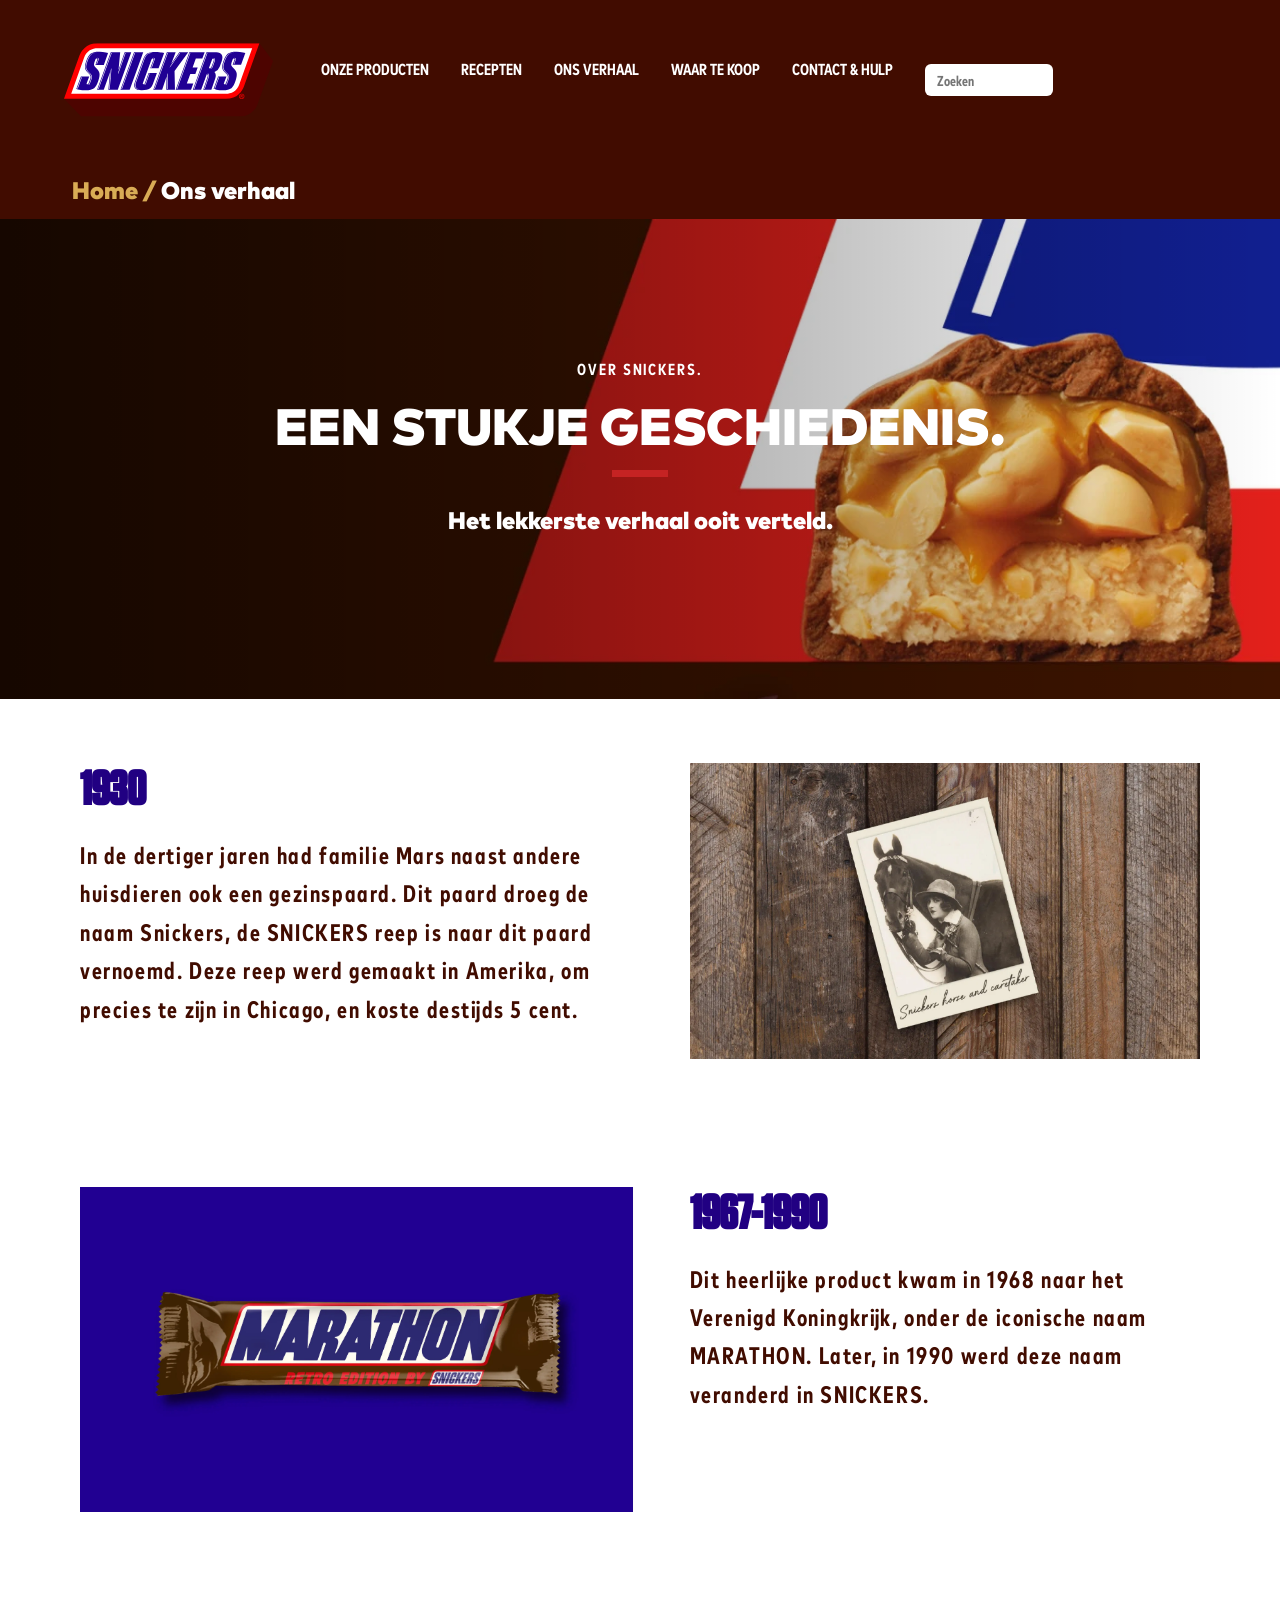
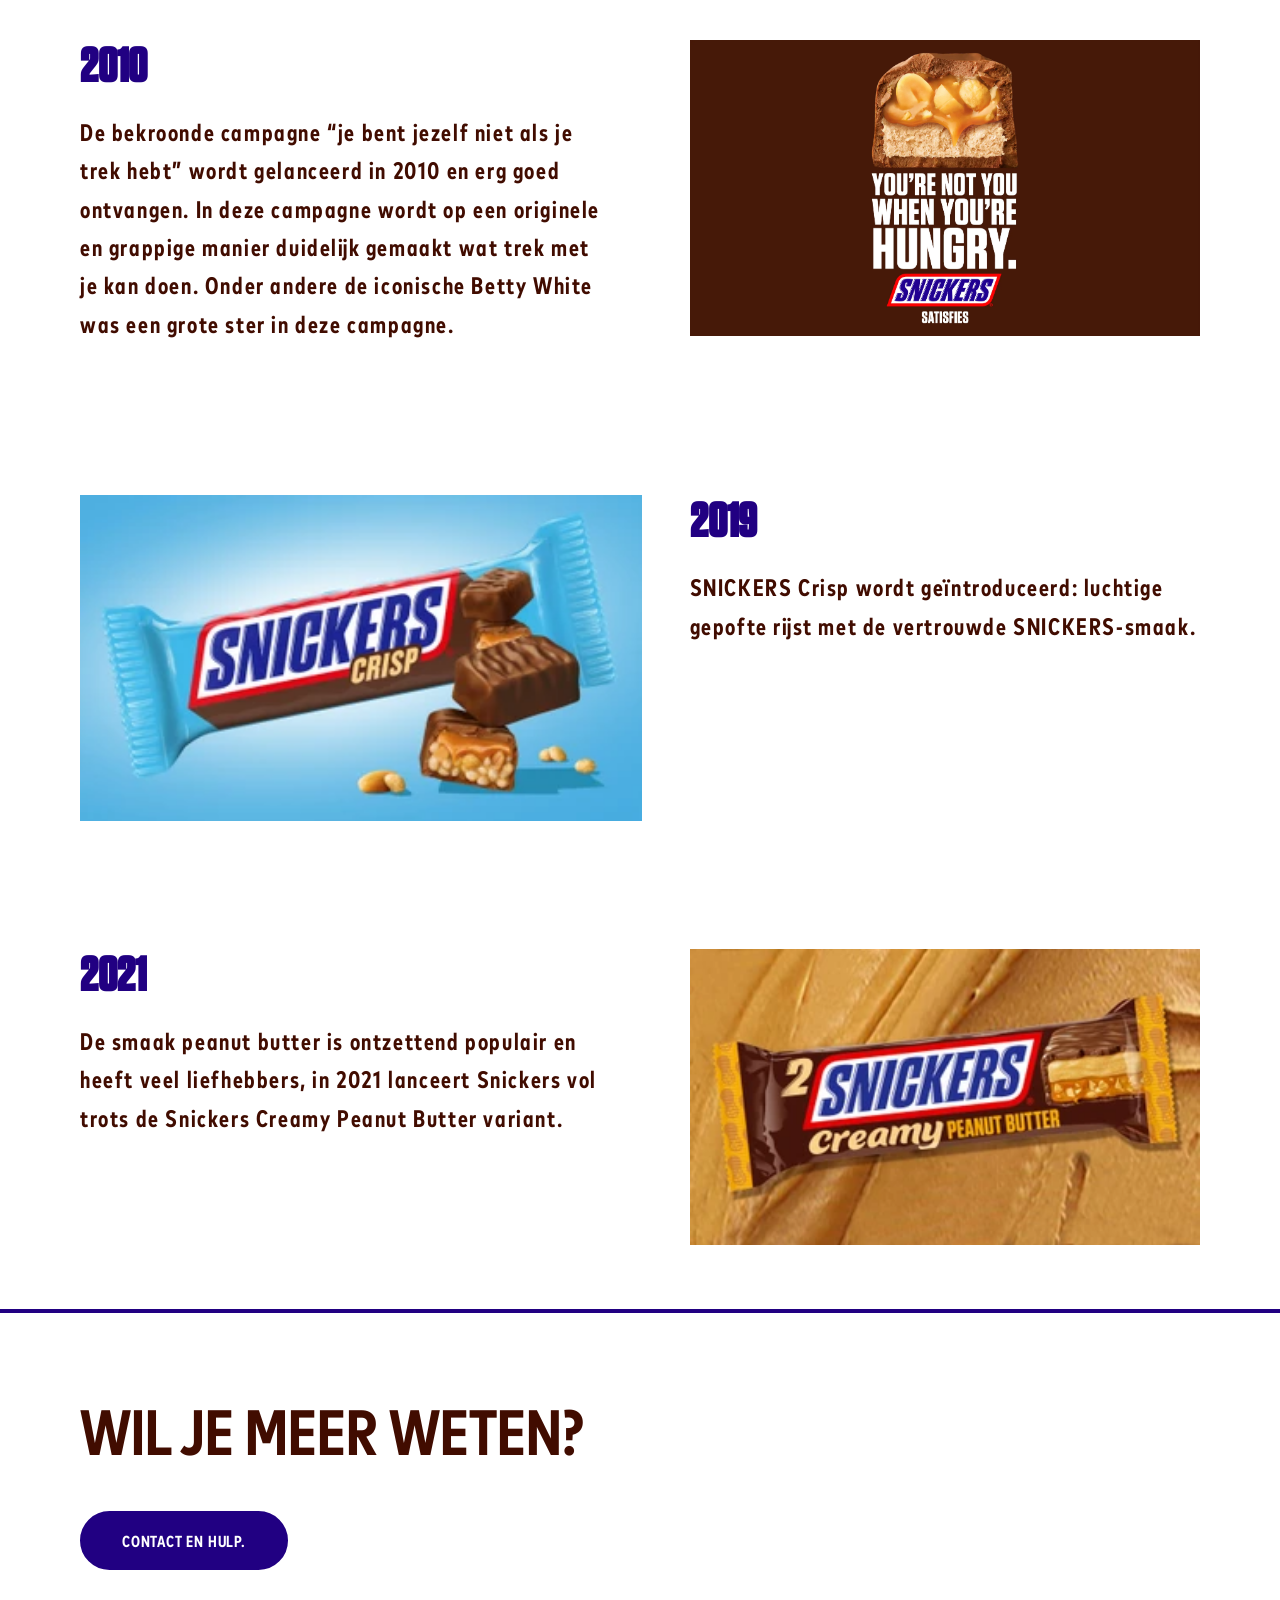
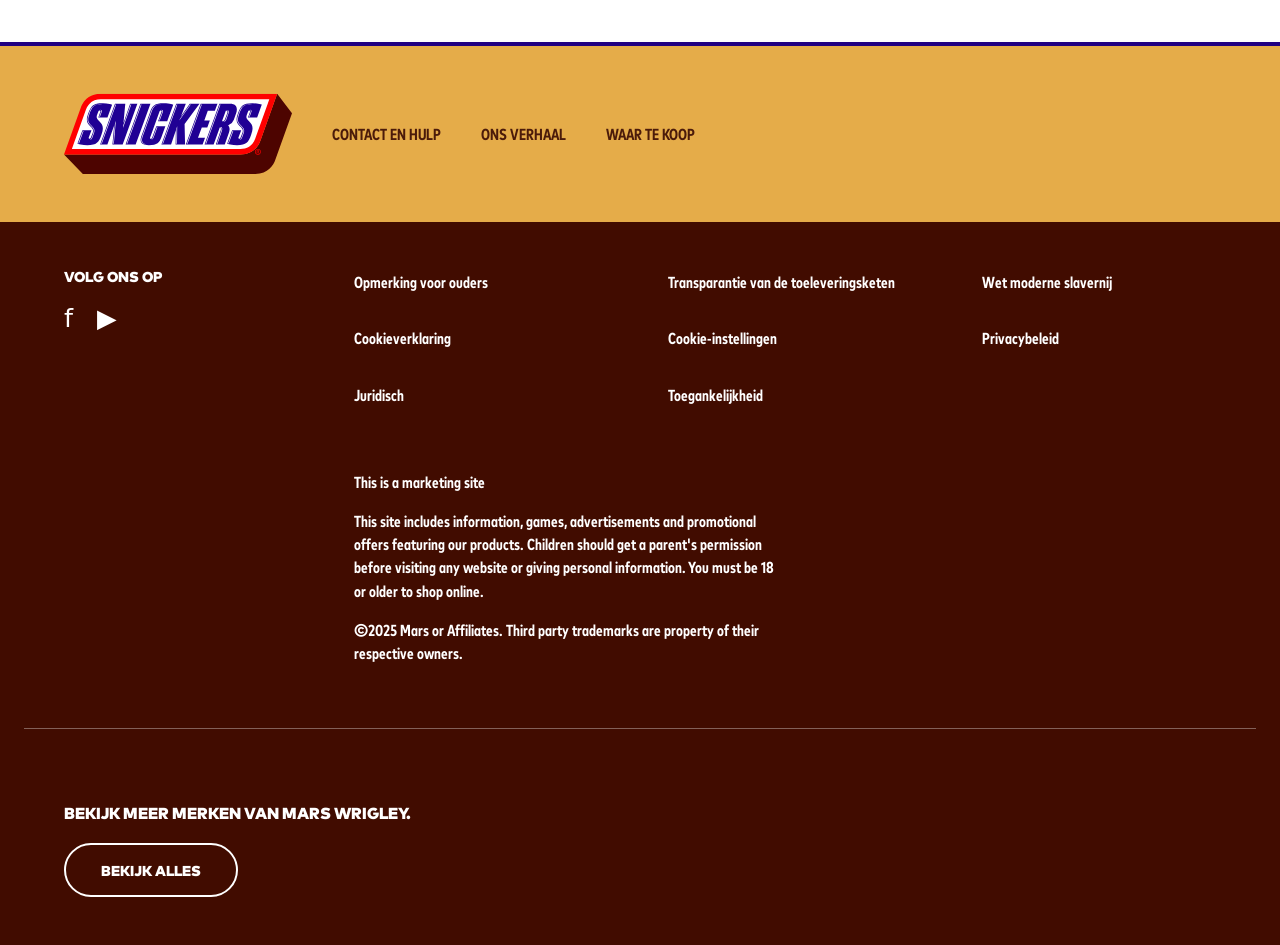
==== ons-verhaal.html @ 163f05cc "Add files via upload" ====
<!DOCTYPE html>
<html lang="nl">
	
<head>
	<meta charset="UTF-8">
	<meta name="author" content="Daniel Post">
	<meta name="viewport" content="width=device-width, initial-scale=1">
	
	<title>Ons verhaal DP</title>

	<link href="styles/algemeen.css" rel="stylesheet">
	<link href="styles/ons-verhaal.css" rel="stylesheet">

	<link rel="icon" type="image/svg+xml" href="images/SNK_3D_LOGO.svg">
</head>


<body>
    <header>
		
		<img src="images/SNK_3D_LOGO.svg" alt="Snickers 3D logo">

		<button aria-hidden="true"><img src="images/white-hamburger-menu-icon-24.jpg" alt="" />Menu</button>

		<nav>
			<!-- <button aria-hidden="true"><img src="https://assets.codepen.io/274456/ui-icon-cross.svg" alt="Hamburger menu sluit icoon" /></button> -->
			<ul>
				<li><a href="#">Onze producten</a></li>

				<li><a href="#">Recepten</a></li>

				<li><a href="ons-verhaal.html">Ons verhaal</a></li> 

				<li><a href="#">Waar te koop</a></li>

				<li><a href="#">Contact & Hulp</a></li>

				<label for="">
                    <input type="search" placeholder="Zoeken"/>
                </label>
			</ul>
		</nav>
	</header>
    <main>

         <nav aria-label="Breadcrumb">
      <a href="index.html">Home /</a> <span>Ons verhaal</span>
    </nav>

    <!-- HERO “OVER SNICKERS” -->
    <section>
      <!-- Achtergrondafbeelding kun je met CSS doen op deze section -->
      <p>Over SNICKERS.</p>
      <h1>Een stukje geschiedenis.</h1>
      <p>Het lekkerste verhaal ooit verteld.</p>
    </section>

    <!-- 1930 -->
    <section>
      <figure>
        <img src="images/ons-verhaal-1930.webp" alt="Oude foto uit de jaren dertig">
      </figure>

        <article>
            <h2>1930</h2>
            <p>In de dertiger jaren had familie Mars naast andere huisdieren ook een gezinspaard. Dit paard droeg de naam Snickers, 
                de SNICKERS reep is naar dit paard vernoemd. Deze reep werd gemaakt in Amerika, om precies te zijn in Chicago, 
                en koste destijds 5 cent.</p>
        </article>
    </section>

    <!-- 1967–1990 / MARATHON -->
    <section>
      <figure>
        <img src="images/ons-verhaal-1967-1990.webp" alt="Verpakking van Marathon, de oude naam van Snickers">
      </figure>

      <article>
        <h2>1967-1990</h2>
            <p>Dit heerlijke product kwam in 1968 naar het Verenigd Koningkrijk, 
                onder de iconische naam MARATHON. Later, in 1990 werd deze naam 
                veranderd in SNICKERS.</p>
      </article>
    </section>

    <!-- 2010 -->
    <section>
      <article>
        <h2>2010</h2>
            <p>De bekroonde campagne “je bent jezelf niet als je trek hebt” wordt gelanceerd in 2010 en 
                erg goed ontvangen. In deze campagne wordt op een originele en grappige manier 
                duidelijk gemaakt wat trek met je kan doen. Onder andere de iconische Betty White 
                was een grote ster in deze campagne. </p>         
      </article>

      <figure>
        <img src="images/ons-verhaal-2010.webp" alt="Campagnebeeld van Snickers uit 2010">
      </figure>
    </section>

    <!-- 2019 -->
    <section>
      <article>
        <h2>2019</h2>
        <p>
          SNICKERS Crisp wordt geïntroduceerd: luchtige gepofte rijst met de
          vertrouwde SNICKERS-smaak.
        </p>
      </article>

      <figure>
        <img src="images/ons-verhaal-2019.webp" alt="Verpakking van Snickers Crisp">
      </figure>
    </section>

    <!-- 2021 -->
    <section>
      <article>
        <h2>2021</h2>
        <p>
          De smaak peanut butter is ontzettend populair en heeft veel liefhebbers, 
          in 2021 lanceert Snickers vol trots de Snickers Creamy Peanut Butter variant.
        </p>
      </article>

      <figure>
        <img src="images/ons-verhaal-2021.webp" alt="Snickers Creamy Peanut Butter reep">
      </figure>
    </section>

    <!-- “WIL JE MEER WETEN?” CTA -->
    <section>
      <h2>Wil je meer weten?</h2>
      <a href="#" class="btn">Contact en hulp.</a>
    </section>

    </main>

     <!-- GELE SECTIE BOVEN FOOTER (zelfde als home) -->
    <footer>		<!-- Yellow section -->
		<section>
			<img src="images/SNK_3D_LOGO.svg" alt="Snickers logo">

			<ul>
				<li><a href="#">Contact en hulp</a></li>
				<li><a href="#">Ons verhaal</a></li>
				<li><a href="#">Waar te koop</a></li>
			</ul>
		</section>

		<section>
    		<h2>Volg ons op</h2>
    		<nav aria-label="Social media">
    		 <ul>
        		<li><a href="#" aria-label="Facebook">f</a></li>
        		<li><a href="#" aria-label="YouTube">▶</a></li>
      		</ul>
    		</nav>
  		</section>

			<hr>

		<section>
        <ul>
            <li><a href="#">Opmerking voor ouders</a></li>
            <li><a href="#">Transparantie van de toeleveringsketen</a></li>
            <li><a href="#">Wet moderne slavernij</a></li>

            <li><a href="#">Cookieverklaring</a></li>
            <li><a href="#">Cookie-instellingen</a></li>
            <li><a href="#">Privacybeleid</a></li>

            <li><a href="#">Juridisch</a></li>
            <li><a href="#">Toegankelijkheid</a></li>
        </ul>
    </section>


		<section>
    <p>This is a marketing site</p>
    <p>
      This site includes information, games, advertisements and promotional
      offers featuring our products. Children should get a parent's permission
      before visiting any website or giving personal information. You must be
      18 or older to shop online.
    </p>
    <p>
      ©2025 Mars or Affiliates. Third party trademarks are property of their
      respective owners.
    </p>
  </section>

  <hr>

  <!-- ONDERSTE CTA -->
  <section>
    <p>Bekijk meer merken van Mars Wrigley.</p>
    <a href="#">Bekijk alles</a>
  </section>
</footer>

<script defer src="scripts/script.js"></script>


</body>
---- styles/algemeen.css ----
/**************/
/* CSS REMEDY */
/**************/
*, *::after, *::before {
  box-sizing: border-box;
}

/**************/
/* ROOT & FONTS */
/**************/
:root {
  /* startje – kun je later uitbreiden */
  --snickers-bruin: #410C00;
  --snickers-paars: #210082;
  --snickers-geel: #d9ac55;

  /* BUTTON VARS */
  --btn-bg: #210082;
  --btn-color: #ffffff;
  --btn-border-color: #210082;
  --btn-radius: 100rem;
  --btn-padding-y: 1rem;
  --btn-padding-x: 2.5rem;
  --btn-font-family: "Snickers 2";
  --btn-font-size: 1rem;
  --btn-font-weight: 300;
  --btn-letter-spacing: 0.05em;
  --btn-hover-bg: #ffffff;
  --btn-hover-color: #210082;
}


.btn {
  display: inline-block;
  padding: var(--btn-padding-y) var(--btn-padding-x);
  background-color: var(--btn-bg);
  color: var(--btn-color);
  border-radius: var(--btn-radius);
  border: 0.15rem solid var(--btn-border-color);

  font-family: var(--btn-font-family);
  font-size: var(--btn-font-size);
  font-weight: var(--btn-font-weight);
  letter-spacing: var(--btn-letter-spacing);
  text-transform: uppercase;

  text-decoration: none;      /* zodat <a> ook een nette knop is */
  cursor: pointer;
  transition: background-color 0.3s ease, color 0.3s ease;
}

.btn:hover {
  background-color: var(--btn-hover-bg);
  color: var(--btn-hover-color);
}

.btn:focus-visible {
  outline: 3px solid var(--btn-hover-color);
  outline-offset: 4px;
}

* {
  box-sizing: border-box;
}

body {
  margin: 0;
  padding: 0;
  font-family: system-ui, sans-serif;
  background-color: #000;
  color: #fff;
}

/**************/
/* FONTS */
/**************/


@font-face {
  font-family: "Snickers";
  src: url(../fonts/FFMarkPaneuropeanBlack_normal_normal.woff);
}

@font-face {
  font-family: "Snickers 2";
  src: url(../fonts/FFMarkPaneuropeanCondensedBold_normal_condensed.woff);
}

@font-face {
  font-family: "Snickers 3";
  src: url(../fonts/Tungsten-Bold.woff);
}

/**************/
/* BASE */
/**************/


a:visited {
  color: white;
}




/**************/
/* HEADER & NAV – MOBIEL */
/**************/
header {
  display: flex;
  align-items: center;
  justify-content: space-between;
  height: 5em;
  padding-inline: 1.1em;
  background-color: #410C00;
  /* position: sticky; */
  top: 0;
  z-index: 10;
}

header > img {
  height: 2.6rem;
  width: auto;
  position: relative;
  z-index: 35;
}

header > button {
  order: 3;
  background: none;
  border: none;
  position: relative;
  z-index: 30;

  display: flex;
  align-items: center;
  color: #d9ac55;
  font-family: "Snickers 2";
  text-transform: uppercase;
  font-size: 1.1em;
 
}



header > button img {
  width: 3rem;     
  height: auto;
  border: none;  
  height: auto;
  display: block;
}


header nav {
  position: fixed;
  inset: 0;           /* top/right/bottom/left 0 */
  translate: -100% 0; /* off canvas */
  z-index: 20;
}

header nav.is-open {
  translate: 0 0;
  background-color: #410C00;
  transition: .4s ease;
}

header nav button {
  background: none;
  border: none;
  width: 2em;
  height: 2em;
  align-items: flex-end;
}

header nav ul {
  margin: 2em;
  padding-top: 5em;
  padding-left: .4em;
  list-style: none;
  color: white;

}

header nav ul li {
  margin-bottom: 24px;
}

header nav ul a {
  text-decoration: none;
  text-transform: uppercase;
  font-size: 1.5em;
  font-weight: 700;
  color: white;
  font-family: "Snickers 2";
}

/* Zoeklabel */
header nav label {
  display: flex;
  align-items: center;
  gap: 0.5rem;
  font-family: "Snickers 2";
  font-size: 0.9rem;
  color: white;
}

/* Zoekveld zelf */
header nav input[type="search"] {
  background: #ffffff;
  border: none;
  padding: 0.35rem 0.75rem;
  border-radius: 0.25rem;
  font-size: 0.9rem;
  width: 8rem;
  transition: all 0.25s ease;
}

/* Focus-effect zoals Snickers */
header nav input[type="search"]:focus {
  outline: none;
  width: 12rem;
  box-shadow: 0 0 0 2px #ffffff;
}



/* Footer */

footer > section:first-of-type {
  background-color: #E5AC49;
  padding-top: 3em;
  padding-left: 20px;
  padding-right: 20px;
  padding-bottom: 25px;
  display: flex;
  flex-direction: column;
  align-items: flex-start;
  gap: 2rem;

}

footer > section:first-of-type img {
  width: 5.5rem;
  height: auto;
}

footer > section:first-of-type ul {
  margin: 0;
  padding: 0;
  list-style: none;

  display: flex;
  flex-wrap: wrap;
}

footer > section:first-of-type li {
  flex-basis: 50%;
  margin-bottom: 1.5rem;
}

footer > section:first-of-type a {
  text-decoration: none;
  color: #4b1b0a;
  font-family: "Snickers 2";
  text-transform: uppercase;
  font-size: 1em;
}

footer > section:first-of-type a:hover{
  text-decoration: underline;}







  /* Bruine gedeelte footer */

footer {
  background-color: #410c00;
  color: #fff;
  padding: 0; /* we doen dit per section */
}

footer section:nth-of-type(2) {
  padding: 2rem 1.5rem;
}

footer section:nth-of-type(2) h2 {
  font-family: "Snickers";
  font-size: 0.9rem;
  text-transform: uppercase;
  margin-bottom: 1rem;
}

footer section:nth-of-type(2) nav ul {
  list-style: none;
  display: flex;
  gap: 1.5rem;
  margin: 0;
  padding: 0;
}

footer section:nth-of-type(2) nav a {
  color: white;
  font-size: 1.6rem; /* vervang dit later door icons */
  text-decoration: none;
}



footer > hr {
  border: none;
  border-top: 1px solid rgba(255,255,255,0.35);
  margin: 1.5rem 1.5rem;
}

footer section:nth-of-type(3) {
  padding-left: 1.5rem;
  padding-right: 1.5rem;
}

footer section:nth-of-type(3) ul {
  list-style: none;
  padding: 0;
  margin: 0;

  display: grid;
  grid-template-columns: repeat(2, minmax(0, 1fr)); /* 2 kolommen */
  column-gap: 2rem;
  row-gap: 1rem;
}

footer section:nth-of-type(3) li {
  margin: 0; /* spacing komt uit row-gap */
}

footer section:nth-of-type(3) a {
  display: block;           /* zodat je verticale ruimte goed werkt */
  color: #fff;
  text-decoration: none;
  font-family: "Snickers 2";
  font-size: 1rem;
}
 
footer section:nth-of-type(3) a:hover {
  text-decoration: underline;
}

/* Disclaimer */

footer section:nth-of-type(4) {
  padding: 1.5rem;
  font-size: 0.75rem;
  line-height: 1.45;
}

footer section:nth-of-type(4) p {
  margin: 0 0 1rem;
}

/* Lijn onderste CTA */

footer section:nth-of-type(4) + hr {
  border: none;
  border-top: 1px solid rgba(255,255,255,0.35);
  margin: 1.5rem 1.5rem;
}


/* CTA blok */

footer section:nth-of-type(5) {
  padding: 2rem 1.5rem 3rem;
}

footer section:nth-of-type(5) p {
  font-family: "Snickers";
  text-transform: uppercase;
  font-size: 1rem;
  margin-bottom: 1.2rem;
}

footer section:nth-of-type(5) a {
  display: inline-flex;
  align-items: center;
  justify-content: center;
  padding: 0.9rem 2.2rem;
  border-radius: 999px;
  border: 2px solid #fff;
  color: #fff;
  text-decoration: none;
  font-family: "Snickers";
  text-transform: uppercase;
  font-size: 0.9rem;
}

footer section:nth-of-type(5) a:hover {
  background-color: white;
  color: #410c00;
}














/**************/
/* DESKTOP CSS NAV(>= 40em) */
/**************/


@media (min-width: 40em) {

  /* Header desktop */

  header {
    padding-left: 4em;
    height: 7em;
  }

  header > img {
    height: 3.5rem;
    width: auto;
  }

  header > button {
    padding-right: 5em;
  }

   
 footer > section:first-of-type {
    display: flex;
    flex-direction: row;
    align-items: center;
    justify-content: start;
    padding: 2.5rem 4rem;
    gap: 2.5rem;
  }

  footer > section:first-of-type img {
    width: 5.5rem;
  }

  footer > section:first-of-type ul {
    display: flex;
    flex-wrap: nowrap;
    gap: 2.5rem;
    margin: 0;
    padding: 0;
  }

  footer > section:first-of-type li {
    flex-basis: auto;
    margin-bottom: 0;
  }

  footer section:nth-of-type(3) ul {
    grid-template-columns: repeat(3, minmax(0, 1fr)); /* 3 kolommen */
    column-gap: 3rem;  /* mag je tunen */
    row-gap: 1.2rem;
  }
  
  
 
}











@media (min-width: 64em) {

   header > button {
    display: none;
  }

  header {
    display: flex;
    justify-content: flex-start;
    align-items: center;
    column-gap: 3rem;
    padding-left: 4em;
    height: 10rem;
    background-color: #410C00;
  }


  header > video {
    height: 100%;
  }

  header > img {
    height: 5.5rem;
    width: auto;
  }


  header nav {
  display: flex;
  align-items: center;   /* ← zorgt dat menu en search verticaal uitlijnen */
  gap: 2rem;             /* ruimte tussen ul en search */
}

  header nav ul {
    list-style: none;
    display: flex;
    align-items: center;
    gap: 2em;
    margin: 0;
    padding: 0;
    
    
  }

  header nav ul a {

    font-size: 1em;
  }

  header nav a {
    color: white;
    font-family: "Snickers 2";
    font-size: 1rem;
    text-decoration: none;
    font-weight: 400;
    text-transform: uppercase;
  }

  header nav input[type="search"] {
  height: 2rem;            /* zelfde hoogte “gevoel” als menu-items */
  padding: 0 0.75rem;
  border-radius: 6px;
  border: none;
  font-size: 0.9rem;
  font-family: "Snickers 2";
}

  header nav {
    position: static;
    translate: 0 0;
    background: none;
    padding-top: 0;
    padding-left: 0;
  }

  header nav button {
    display: none;
  }

 


 footer > section:first-of-type img {
    width: auto;
    height: 6em;
  }


  /* Footer krijgt 4 kolommen, maar gele balk + onderstukken
     spannen over alle 4 kolommen heen */
  footer {
    display: grid;
    grid-template-columns: repeat(4, minmax(0, 1fr));
    grid-auto-rows: auto;
    column-gap: 2.5rem;
    
  }

  /* GELE BALK: altijd full-width */
  footer > section:first-of-type {
    grid-column: 1 / -1;

  }

  /* VOLG ONS OP: kolom 1 */
  footer > section:nth-of-type(2) {
    grid-column: 1 / 2;
    padding-left: 4em;
  }

  /* LINKJES: kolommen 2 t/m 4 */
  footer > section:nth-of-type(3) {
    grid-column: 2 / 5;
  }

  footer section:nth-of-type(3) li {
    
    margin-bottom: 1rem; /* grotere spacing op desktop */
  }

  /* in die sectie verdelen we de UL over 3 kolommen */
  footer > section:nth-of-type(3) ul {
    display: grid;
    grid-template-columns: repeat(3, minmax(0, 1fr)); /* 3 kolommen links */
    column-gap: 2.5rem;
    row-gap: 1.1rem;
    padding-top: 3em;
  }

  /* Disclaimer + CTA + eventuele hr’s: weer full-width */
  footer > section:nth-of-type(4) {
    grid-column: 2 / 5;   /* onder kolom 2–4 */
    max-width: 60ch;      /* hou de tekst in een mooi blok */
    /* eventueel iets extra ruimte boven */
    margin-top: 1.5rem;
    font-size: 1em;
    font-family: "Snickers 2";
    font-weight: 10;
  }


    /* CTA blijft wél full-width */
    footer > section:nth-of-type(5),
    footer > hr:last-of-type {
    grid-column: 1 / -1;
    }
    footer > hr:first-of-type {
    display: none;
    }

footer > section:last-of-type{
    padding-left: 4em;
}




}
---- styles/ons-verhaal.css ----
/**************/
/* CSS REMEDY */
/**************/
*, *::after, *::before {
  box-sizing: border-box;
}

/**************/
/* ROOT & FONTS */
/**************/
:root {

  --snickers-bruin: #410C00;
  --snickers-blauw: #210082;
  --snickers-geel: #d9ac55;
}

* {
  box-sizing: border-box;
}

body {
  margin: 0;
  padding: 0;
  font-family: system-ui, sans-serif;
  background-color: #ffffff;
}


**************/
/* BASIS MAIN */
/**************/

main {
  background-color: #ffffff;
  color: var(--snickers-bruin);
}

/* breadcrumb bovenaan */
main > nav[aria-label="Breadcrumb"] {
  font-size: 1.5em;
  padding: 0.75rem 1.5rem;
  font-family: "Snickers";
  background-color: var(--snickers-bruin);
  padding-left: 3em;

}

main > nav[aria-label="Breadcrumb"] a {
  color: #ffffff;
  text-decoration: none;
  color: var(--snickers-geel);

}

main > nav[aria-label="Breadcrumb"] a:hover {
    text-decoration: underline;
}

main > nav[aria-label="Breadcrumb"] span {
  opacity: 1;
}

/**************/
/* HERO-SECTION */
/**************/

/* dit is main > section:first-of-type in de HTML die ik maakte */
main > section:first-of-type {
  display: flex;
  flex-direction: column;
  align-items: center;
  justify-content: center;
  text-align: center;
  position: relative;

  padding: 4rem 1.5rem 5rem;
  color: #ffffff;


  background-color: var(--snickers-bruin);
  /* hier kun je je eigen hero-afbeelding instellen: */
  background-image: 
        linear-gradient(to right, rgba(0,0,0,0.65), rgba(0,0,0,0)),
        url("../images/verhaal-hero.webp");
  background-size: cover;
    background-position: right;
}

main > section:first-of-type p:first-of-type {
  font-family: "Snickers 2";
  text-transform: uppercase;
  letter-spacing: 0.08em;
  font-size: 0.8rem;
  margin-bottom: 0.5rem;
}

main > section:first-of-type h1 {
  font-family: "Snickers";
  text-transform: uppercase;
  font-size: 2rem;
  margin: 0 auto;
  display: inline-block;
}

main > section:first-of-type p:last-of-type {
  font-family: "Snickers";
  max-width: 18rem;
  font-size: 0.9rem;


}

/* rood streepje onder de H1 in de hero */
main > section:first-of-type h1::after {
  content: "";
  display: block;
  width: 3.5rem;
  height: 0.45rem;
  background-color: #c52323;
  margin: 0.9rem auto;
  
}

/**************/
/* TIJDLIJN-SECTIES (1930–2021) */
/**************/

/* 1930 = 2e section, 1967–1990 = 3e, 2010 = 4e, 2019 = 5e, 2021 = 6e */
main > section:nth-of-type(2),
main > section:nth-of-type(3),
main > section:nth-of-type(4),
main > section:nth-of-type(5),
main > section:nth-of-type(6) {
  padding: .5rem 1.5rem;
}

/* afbeeldingen standaard onder de tekst op mobiel */
main > section:nth-of-type(2) figure,
main > section:nth-of-type(3) figure,
main > section:nth-of-type(4) figure,
main > section:nth-of-type(5) figure,
main > section:nth-of-type(6) figure {
  margin: 2rem 0 0;
}

main > section:nth-of-type(2) img,
main > section:nth-of-type(3) img,
main > section:nth-of-type(4) img,
main > section:nth-of-type(5) img,
main > section:nth-of-type(6) img {
  display: block;
  width: 100%;
  height: auto;
}

/* jaar-kopjes */
main > section:nth-of-type(2) h2,
main > section:nth-of-type(3) h2,
main > section:nth-of-type(4) h2,
main > section:nth-of-type(5) h2,
main > section:nth-of-type(6) h2 {
  font-family: "Snickers 3";
  text-transform: uppercase;
  font-size: 1.5rem;
  color: var(--snickers-blauw);
  margin: 0 0 1rem;
}

/* tekst onder de jaren */
main > section:nth-of-type(2) p,
main > section:nth-of-type(3) p,
main > section:nth-of-type(4) p,
main > section:nth-of-type(5) p,
main > section:nth-of-type(6) p {
  font-size: 1.5em;
  line-height: 1.6;
  max-width: 30rem;
  font-family: "Snickers 2";
  font-weight: bold;
  color: var(--snickers-bruin);
}



main > section:nth-of-type(4) {
  display: flex;
  flex-direction: column-reverse; /* figure komt boven article */
}

main > section:nth-of-type(4) figure {
  margin: 0;
}


main > section:nth-of-type(5) {
  display: flex;
  flex-direction: column-reverse; /* figure komt boven article */
}

main > section:nth-of-type(5) figure {
  margin: 0; 
}




main > section:nth-of-type(6) {
  display: flex;
  flex-direction: column-reverse; /* figure komt boven article */
}

main > section:nth-of-type(6) figure {
  margin: 0; 
}



/**************/
/* CTA “WIL JE MEER WETEN?” */
/**************/

/* dit is de 7e section in main */
main > section:nth-of-type(7) {
  padding: 3rem 1.5rem 3.5rem;
  border-top: 4px solid var(--snickers-blauw);
  border-bottom: 4px solid var(--snickers-blauw);

  display: flex;
  flex-direction: column;
  align-items: flex-start;   /* alles links */
  text-align: left; 
}

main > section:nth-of-type(7) h2 {
  font-family: "Snickers 2";
  font-size: 2em;
  text-transform: uppercase;
  margin: 0 0 1.75rem;
  color: var(--snickers-bruin);
}

main > section:nth-of-type(7) a.btn {
  /* je hebt al een .btn in algemeen.css – hier alleen centreren */
  margin-top: 0.5rem;
}


@media (min-width: 48em) {

  /**************/
  /* HERO DESKTOP */
  /**************/
  main > section:first-of-type {
    padding: 6rem 5rem 7rem;
    background-position: center right;
  }

  main > section:first-of-type h1 {
    font-size: 3rem;
    max-width: 20rem;
  }


   main > section:first-of-type {
    position: relative;
    display: flex;
    flex-direction: column;
    align-items: center;       /* horizontaal centreren */
    justify-content: center;   /* verticaal centreren */
    text-align: center;

    min-height: 30rem;
    padding: 5rem 4rem;

    color: #ffffff;

    /* donkere balk links + hero-beeld rechts */
    background-image:
      linear-gradient(to right, rgba(0,0,0,0.65), rgba(0,0,0,0)),
      url("../images/verhaal-hero.webp");  
       
    background-size: cover;
    background-position: right;
  }

  /* “OVER SNICKERS.” boven de titel */
  main > section:first-of-type p:first-of-type {
    font-family: "Snickers 2";
    text-transform: uppercase;
    letter-spacing: 0.12em;
    font-size: 1rem;
    margin: 0 0 1.2rem;
  }

  /* grote titel */
  main > section:first-of-type h1 {
    font-family: "Snickers";
    text-transform: uppercase;
    font-weight: 10;
    font-size: 3.2rem;
    line-height: 1.05;
    margin: 0;
    white-space: normal;
    width: auto;
    max-width: 32em;
    margin: 0 auto;
  }

  /* rood streepje onder de titel, gecentreerd */
  main > section:first-of-type h1::after {
    content: "";
    display: block;
    width: 3.5rem;
    height: 0.4rem;
    background-color: #c52323;
    margin: 1.1rem auto 0;
  }

  /* ondertitel “Het lekkerste verhaal ooit verteld.” */
  main > section:first-of-type p:last-of-type {

    max-width: 32rem;
    margin-top: 1.6rem;
    font-size: 1.5rem;
    
   
    font-family: "Snickers";
  }

  /**************/
  /* TIJDLIJN GRID */
  /**************/
  main > section:nth-of-type(2),
  main > section:nth-of-type(3),
  main > section:nth-of-type(4),
  main > section:nth-of-type(5),
  main > section:nth-of-type(6) {
    margin-inline: auto;
    max-width: 80em;
    padding: 4rem 5rem;
    display: grid;
    grid-template-columns: minmax(0, 1.1fr) minmax(0, 1fr);
    column-gap: 3rem;
    align-items: start;
  }

  /* afbeeldingen niet meer met extra marge erboven */
  main > section:nth-of-type(2) figure,
  main > section:nth-of-type(3) figure,
  main > section:nth-of-type(4) figure,
  main > section:nth-of-type(5) figure,
  main > section:nth-of-type(6) figure {
    margin: 0;
  }

  /* 1930 – tekst links, foto rechts */
main > section:nth-of-type(2) article { grid-column: 1; grid-row: 1; }
main > section:nth-of-type(2) figure  { grid-column: 2; grid-row: 1; }

/* 1967–1990 – foto links, tekst rechts */
main > section:nth-of-type(3) figure  { grid-column: 1; grid-row: 1; }
main > section:nth-of-type(3) article { grid-column: 2; grid-row: 1; }

/* 2010 – tekst links, foto rechts */
main > section:nth-of-type(4) article { grid-column: 1; grid-row: 1; }
main > section:nth-of-type(4) figure  { grid-column: 2; grid-row: 1; }

/* 2019 – foto links, tekst rechts */
main > section:nth-of-type(5) figure  { grid-column: 1; grid-row: 1; }
main > section:nth-of-type(5) article { grid-column: 2; grid-row: 1; }

/* 2021 – tekst links, foto rechts */
main > section:nth-of-type(6) article { grid-column: 1; grid-row: 1; }
main > section:nth-of-type(6) figure  { grid-column: 2; grid-row: 1; }










  /* jaren en tekst iets groter op desktop */
  main > section:nth-of-type(2) h2,
  main > section:nth-of-type(3) h2,
  main > section:nth-of-type(4) h2,
  main > section:nth-of-type(5) h2,
  main > section:nth-of-type(6) h2 {
    font-size: 3em;
    margin-bottom: 1.25rem;
  }

  main > section:nth-of-type(2) p,
  main > section:nth-of-type(3) p,
  main > section:nth-of-type(4) p,
  main > section:nth-of-type(5) p,
  main > section:nth-of-type(6) p {
    font-size: 1.5rem;
    letter-spacing: .1rem;
     max-width: 33rem;
  }

  /**************/
  /* CTA DESKTOP */
  /**************/
  main > section:nth-of-type(7) {
    padding: 4.5rem 5rem;
  }

  main > section:nth-of-type(7) h2 {
    font-size: 4rem;
    color: var(--snickers-bruin);
  }

    /* container */
  main > section:nth-of-type(2) {
    display: grid;
    grid-template-columns: minmax(0, 1.1fr) minmax(0, 1fr);
    column-gap: 3rem;
    align-items: flex-start;
    padding: 4rem 5rem;
  }

  /* tekst: linksboven (rij 1, kolom 1) */
  main > section:nth-of-type(2) article {
    grid-column: 1;
    grid-row: 1;
    margin: 0;
  }

  /* beeld: rechtsboven (rij 1, kolom 2) */
  main > section:nth-of-type(2) figure {
    grid-column: 2;
    grid-row: 1;
    margin: 0;
  }

  main > section:nth-of-type(2) h2 {
    margin-top: 0;
  }

  main > section:nth-of-type(2) figure img {
    display: block;
    width: 100%;
    height: auto;
  }

}
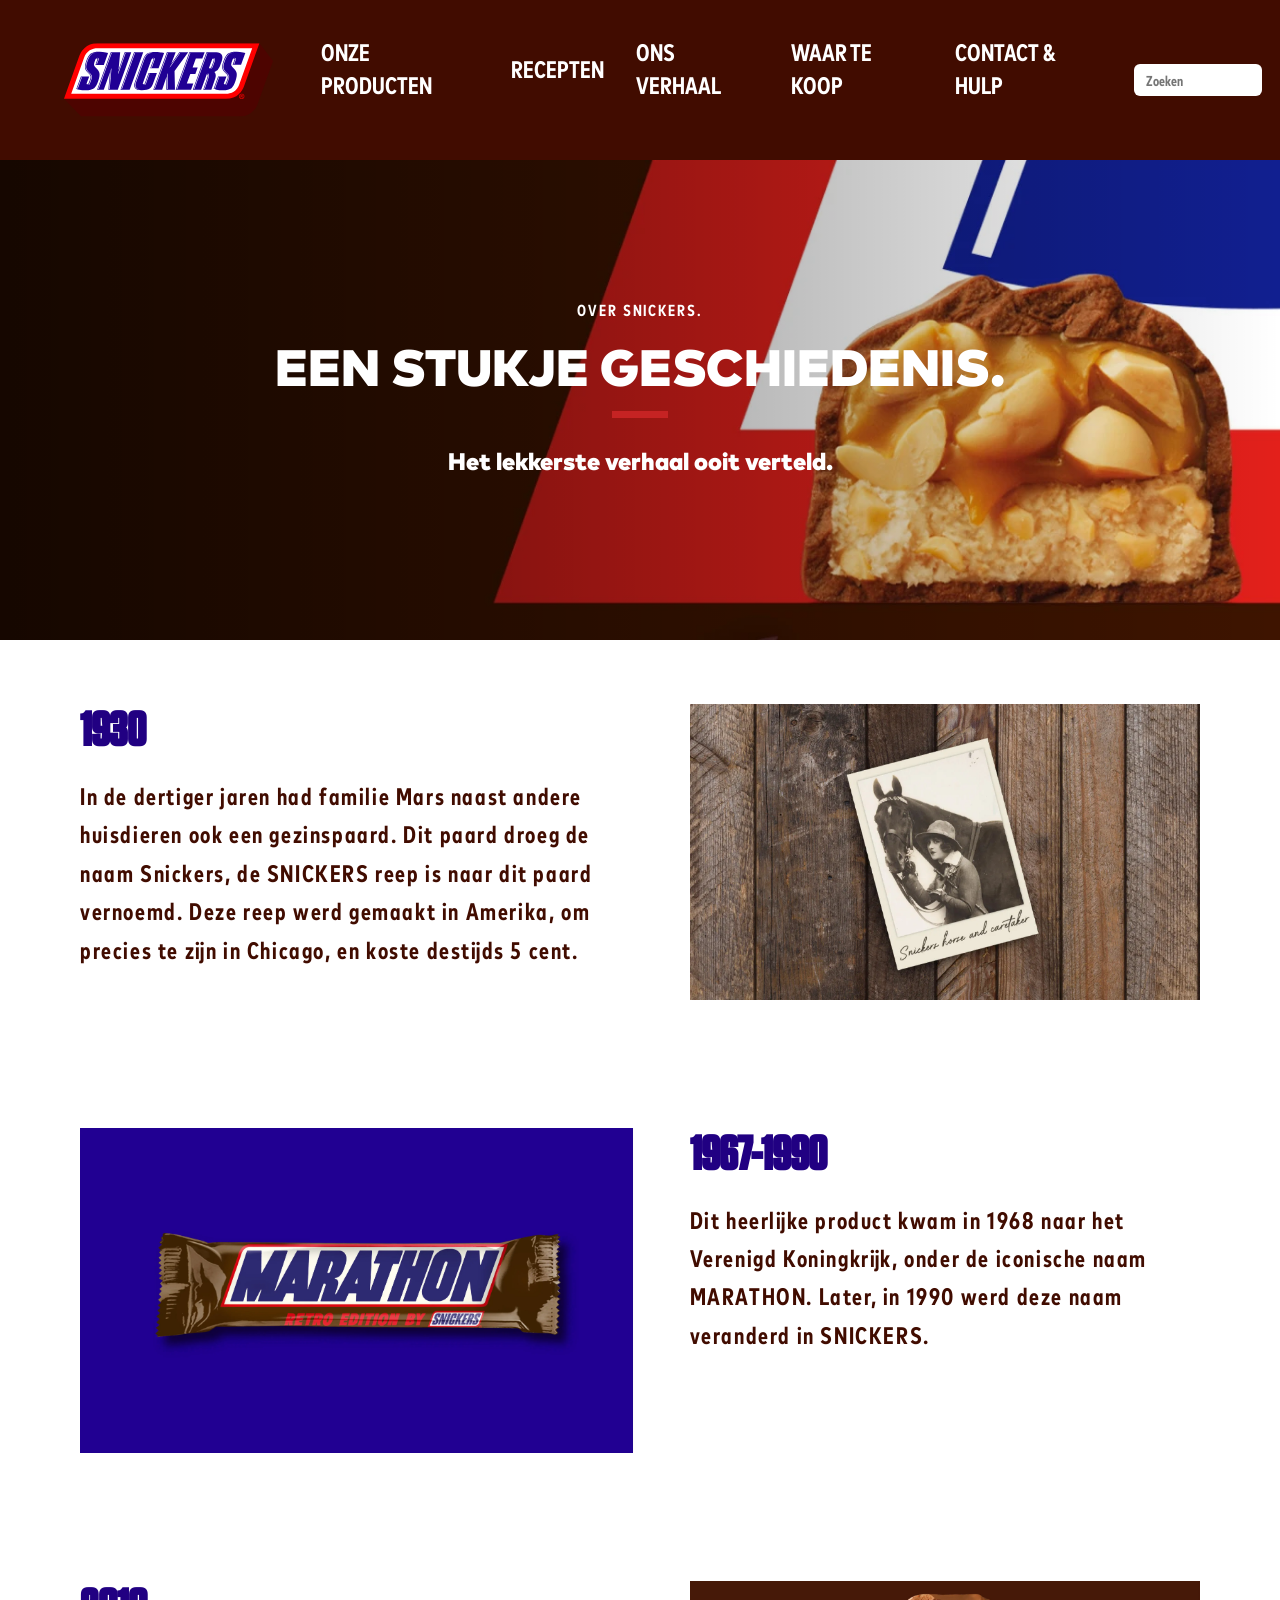
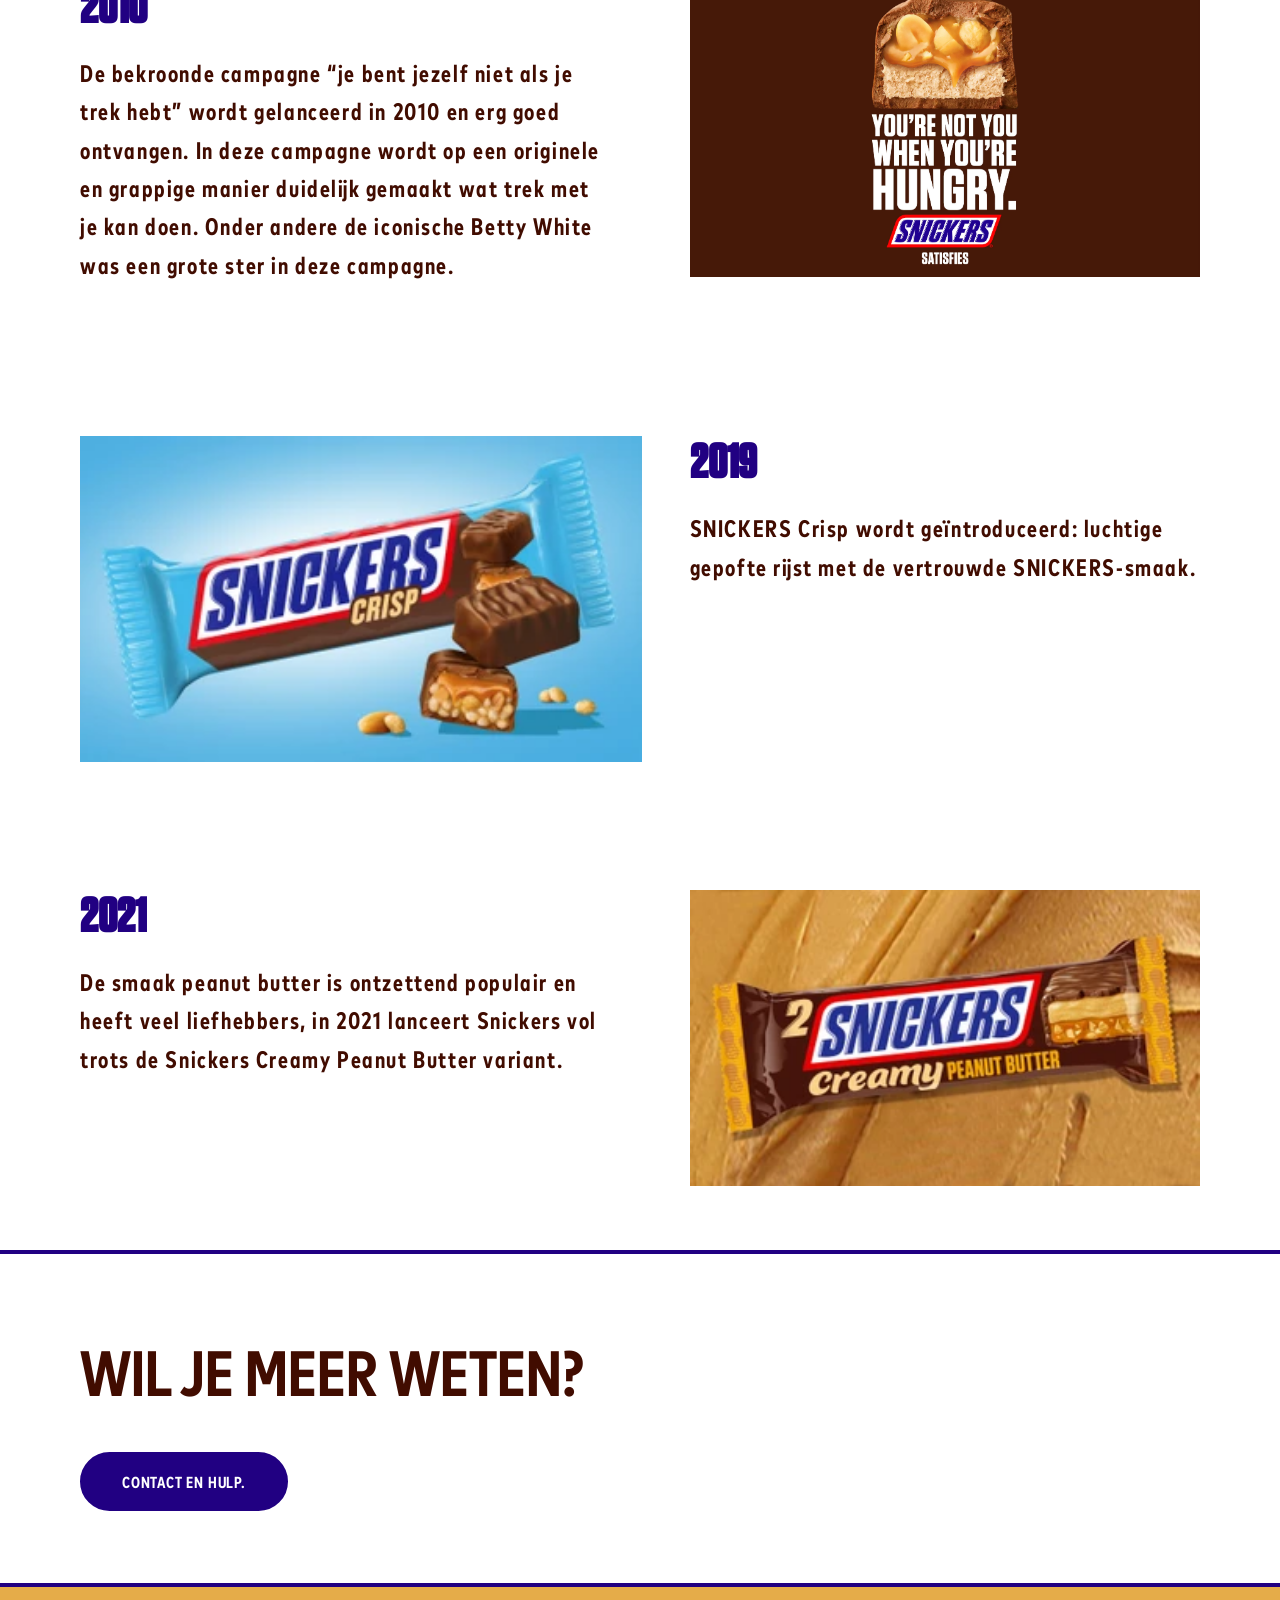
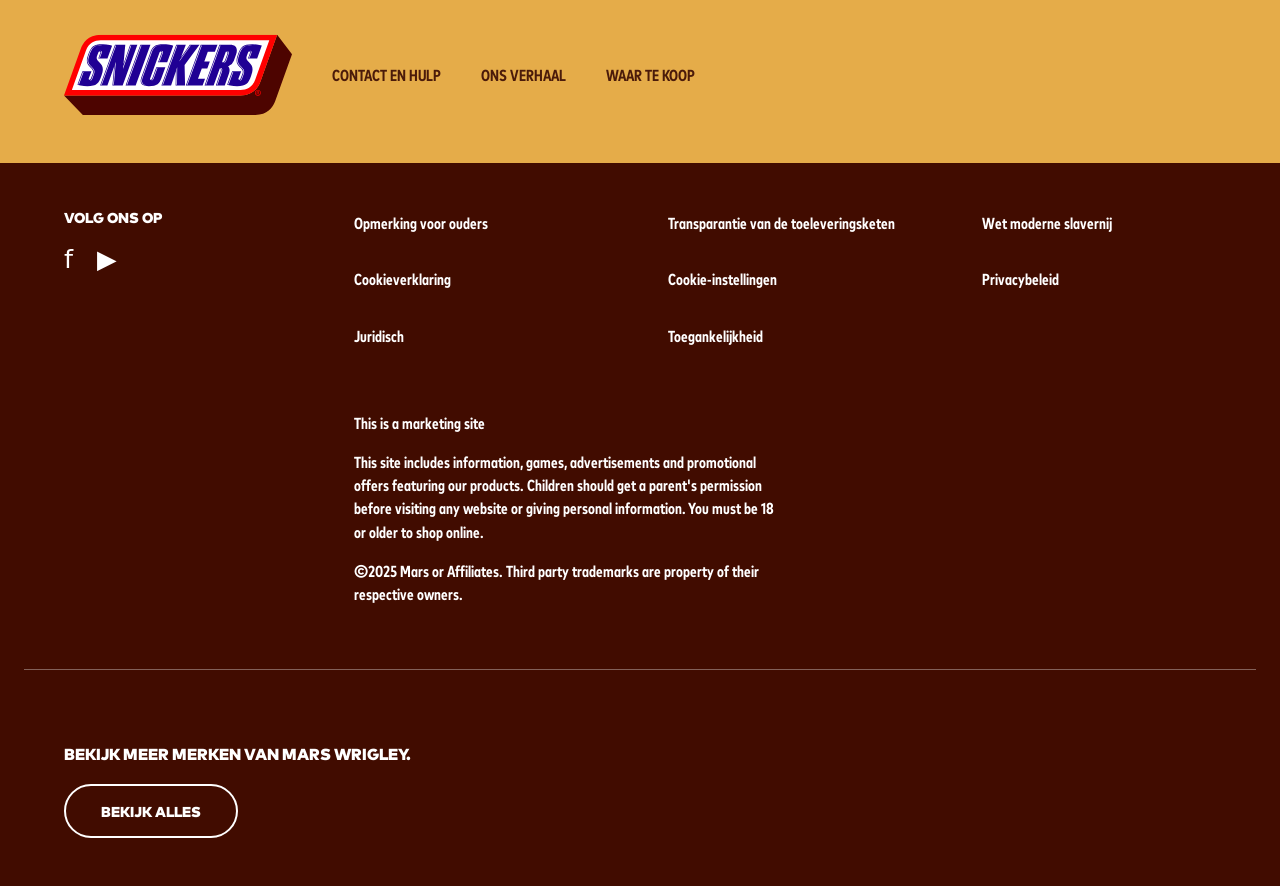
==== commit 81bd437f: "Add files via upload" ====
--- a/ons-verhaal.html
+++ b/ons-verhaal.html
@@ -1,205 +1,207 @@
 <!DOCTYPE html>
 <html lang="nl">
-	
+
 <head>
-	<meta charset="UTF-8">
-	<meta name="author" content="Daniel Post">
-	<meta name="viewport" content="width=device-width, initial-scale=1">
-	
-	<title>Ons verhaal DP</title>
-
-	<link href="styles/algemeen.css" rel="stylesheet">
-	<link href="styles/ons-verhaal.css" rel="stylesheet">
-
-	<link rel="icon" type="image/svg+xml" href="images/SNK_3D_LOGO.svg">
+    <meta charset="UTF-8">
+    <meta name="author" content="Daniel Post">
+    <meta name="viewport" content="width=device-width, initial-scale=1">
+
+    <title>Ons verhaal DP</title>
+
+    <link href="styles/algemeen.css" rel="stylesheet">
+    <link href="styles/ons-verhaal.css" rel="stylesheet">
+
+    <link rel="icon" type="image/svg+xml" href="images/SNK_3D_LOGO.svg">
 </head>
 
 
 <body>
     <header>
-		
-		<img src="images/SNK_3D_LOGO.svg" alt="Snickers 3D logo">
-
-		<button aria-hidden="true"><img src="images/white-hamburger-menu-icon-24.jpg" alt="" />Menu</button>
-
-		<nav>
-			<!-- <button aria-hidden="true"><img src="https://assets.codepen.io/274456/ui-icon-cross.svg" alt="Hamburger menu sluit icoon" /></button> -->
-			<ul>
-				<li><a href="#">Onze producten</a></li>
-
-				<li><a href="#">Recepten</a></li>
-
-				<li><a href="ons-verhaal.html">Ons verhaal</a></li> 
-
-				<li><a href="#">Waar te koop</a></li>
-
-				<li><a href="#">Contact & Hulp</a></li>
-
-				<label for="">
-                    <input type="search" placeholder="Zoeken"/>
+
+        <img src="images/SNK_3D_LOGO.svg" alt="Snickers 3D logo">
+
+        <button><img src="images/white-hamburger-menu-icon-24.jpg" alt="" />Menu</button>
+
+        <nav>
+            <!-- <button aria-hidden="true"><img src="https://assets.codepen.io/274456/ui-icon-cross.svg" alt="Hamburger menu sluit icoon" /></button> -->
+            <ul>
+                <li><a href="#">Onze producten</a></li>
+
+                <li><a href="#">Recepten</a></li>
+
+                <li><a href="ons-verhaal.html">Ons verhaal</a></li>
+
+                <li><a href="#">Waar te koop</a></li>
+
+                <li><a href="#">Contact & Hulp</a></li>
+
+                <label>
+                    <input type="search" placeholder="Zoeken" />
                 </label>
-			</ul>
-		</nav>
-	</header>
+            </ul>
+        </nav>
+    </header>
     <main>
 
-         <nav aria-label="Breadcrumb">
-      <a href="index.html">Home /</a> <span>Ons verhaal</span>
-    </nav>
-
-    <!-- HERO “OVER SNICKERS” -->
-    <section>
-      <!-- Achtergrondafbeelding kun je met CSS doen op deze section -->
-      <p>Over SNICKERS.</p>
-      <h1>Een stukje geschiedenis.</h1>
-      <p>Het lekkerste verhaal ooit verteld.</p>
-    </section>
-
-    <!-- 1930 -->
-    <section>
-      <figure>
-        <img src="images/ons-verhaal-1930.webp" alt="Oude foto uit de jaren dertig">
-      </figure>
-
-        <article>
-            <h2>1930</h2>
-            <p>In de dertiger jaren had familie Mars naast andere huisdieren ook een gezinspaard. Dit paard droeg de naam Snickers, 
-                de SNICKERS reep is naar dit paard vernoemd. Deze reep werd gemaakt in Amerika, om precies te zijn in Chicago, 
-                en koste destijds 5 cent.</p>
-        </article>
-    </section>
-
-    <!-- 1967–1990 / MARATHON -->
-    <section>
-      <figure>
-        <img src="images/ons-verhaal-1967-1990.webp" alt="Verpakking van Marathon, de oude naam van Snickers">
-      </figure>
-
-      <article>
-        <h2>1967-1990</h2>
-            <p>Dit heerlijke product kwam in 1968 naar het Verenigd Koningkrijk, 
-                onder de iconische naam MARATHON. Later, in 1990 werd deze naam 
-                veranderd in SNICKERS.</p>
-      </article>
-    </section>
-
-    <!-- 2010 -->
-    <section>
-      <article>
-        <h2>2010</h2>
-            <p>De bekroonde campagne “je bent jezelf niet als je trek hebt” wordt gelanceerd in 2010 en 
-                erg goed ontvangen. In deze campagne wordt op een originele en grappige manier 
-                duidelijk gemaakt wat trek met je kan doen. Onder andere de iconische Betty White 
-                was een grote ster in deze campagne. </p>         
-      </article>
-
-      <figure>
-        <img src="images/ons-verhaal-2010.webp" alt="Campagnebeeld van Snickers uit 2010">
-      </figure>
-    </section>
-
-    <!-- 2019 -->
-    <section>
-      <article>
-        <h2>2019</h2>
-        <p>
-          SNICKERS Crisp wordt geïntroduceerd: luchtige gepofte rijst met de
-          vertrouwde SNICKERS-smaak.
-        </p>
-      </article>
-
-      <figure>
-        <img src="images/ons-verhaal-2019.webp" alt="Verpakking van Snickers Crisp">
-      </figure>
-    </section>
-
-    <!-- 2021 -->
-    <section>
-      <article>
-        <h2>2021</h2>
-        <p>
-          De smaak peanut butter is ontzettend populair en heeft veel liefhebbers, 
-          in 2021 lanceert Snickers vol trots de Snickers Creamy Peanut Butter variant.
-        </p>
-      </article>
-
-      <figure>
-        <img src="images/ons-verhaal-2021.webp" alt="Snickers Creamy Peanut Butter reep">
-      </figure>
-    </section>
-
-    <!-- “WIL JE MEER WETEN?” CTA -->
-    <section>
-      <h2>Wil je meer weten?</h2>
-      <a href="#" class="btn">Contact en hulp.</a>
-    </section>
+        <nav aria-label="Breadcrumb">
+            <a href="index.html">Home /</a> <span>Ons verhaal</span>
+        </nav>
+
+        <!-- HERO “OVER SNICKERS” -->
+        <section>
+            <!-- Achtergrondafbeelding kun je met CSS doen op deze section -->
+            <p>Over SNICKERS.</p>
+            <h1>Een stukje geschiedenis.</h1>
+            <p>Het lekkerste verhaal ooit verteld.</p>
+        </section>
+
+        <!-- 1930 -->
+        <section>
+            <figure>
+                <img src="images/ons-verhaal-1930.webp" alt="Oude foto uit de jaren dertig">
+            </figure>
+
+            <article>
+                <h2>1930</h2>
+                <p>In de dertiger jaren had familie Mars naast andere huisdieren ook een gezinspaard. Dit paard droeg de
+                    naam Snickers,
+                    de SNICKERS reep is naar dit paard vernoemd. Deze reep werd gemaakt in Amerika, om precies te zijn
+                    in Chicago,
+                    en koste destijds 5 cent.</p>
+            </article>
+        </section>
+
+        <!-- 1967–1990 / MARATHON -->
+        <section>
+            <figure>
+                <img src="images/ons-verhaal-1967-1990.webp" alt="Verpakking van Marathon, de oude naam van Snickers">
+            </figure>
+
+            <article>
+                <h2>1967-1990</h2>
+                <p>Dit heerlijke product kwam in 1968 naar het Verenigd Koningkrijk,
+                    onder de iconische naam MARATHON. Later, in 1990 werd deze naam
+                    veranderd in SNICKERS.</p>
+            </article>
+        </section>
+
+        <!-- 2010 -->
+        <section>
+            <article>
+                <h2>2010</h2>
+                <p>De bekroonde campagne “je bent jezelf niet als je trek hebt” wordt gelanceerd in 2010 en
+                    erg goed ontvangen. In deze campagne wordt op een originele en grappige manier
+                    duidelijk gemaakt wat trek met je kan doen. Onder andere de iconische Betty White
+                    was een grote ster in deze campagne. </p>
+            </article>
+
+            <figure>
+                <img src="images/ons-verhaal-2010.webp" alt="Campagnebeeld van Snickers uit 2010">
+            </figure>
+        </section>
+
+        <!-- 2019 -->
+        <section>
+            <article>
+                <h2>2019</h2>
+                <p>
+                    SNICKERS Crisp wordt geïntroduceerd: luchtige gepofte rijst met de
+                    vertrouwde SNICKERS-smaak.
+                </p>
+            </article>
+
+            <figure>
+                <img src="images/ons-verhaal-2019.webp" alt="Verpakking van Snickers Crisp">
+            </figure>
+        </section>
+
+        <!-- 2021 -->
+        <section>
+            <article>
+                <h2>2021</h2>
+                <p>
+                    De smaak peanut butter is ontzettend populair en heeft veel liefhebbers,
+                    in 2021 lanceert Snickers vol trots de Snickers Creamy Peanut Butter variant.
+                </p>
+            </article>
+
+            <figure>
+                <img src="images/ons-verhaal-2021.webp" alt="Snickers Creamy Peanut Butter reep">
+            </figure>
+        </section>
+
+        <!-- “WIL JE MEER WETEN?” CTA -->
+        <section>
+            <h2>Wil je meer weten?</h2>
+            <a href="#" class="btn">Contact en hulp.</a>
+        </section>
 
     </main>
 
-     <!-- GELE SECTIE BOVEN FOOTER (zelfde als home) -->
-    <footer>		<!-- Yellow section -->
-		<section>
-			<img src="images/SNK_3D_LOGO.svg" alt="Snickers logo">
-
-			<ul>
-				<li><a href="#">Contact en hulp</a></li>
-				<li><a href="#">Ons verhaal</a></li>
-				<li><a href="#">Waar te koop</a></li>
-			</ul>
-		</section>
-
-		<section>
-    		<h2>Volg ons op</h2>
-    		<nav aria-label="Social media">
-    		 <ul>
-        		<li><a href="#" aria-label="Facebook">f</a></li>
-        		<li><a href="#" aria-label="YouTube">▶</a></li>
-      		</ul>
-    		</nav>
-  		</section>
-
-			<hr>
-
-		<section>
-        <ul>
-            <li><a href="#">Opmerking voor ouders</a></li>
-            <li><a href="#">Transparantie van de toeleveringsketen</a></li>
-            <li><a href="#">Wet moderne slavernij</a></li>
-
-            <li><a href="#">Cookieverklaring</a></li>
-            <li><a href="#">Cookie-instellingen</a></li>
-            <li><a href="#">Privacybeleid</a></li>
-
-            <li><a href="#">Juridisch</a></li>
-            <li><a href="#">Toegankelijkheid</a></li>
-        </ul>
-    </section>
-
-
-		<section>
-    <p>This is a marketing site</p>
-    <p>
-      This site includes information, games, advertisements and promotional
-      offers featuring our products. Children should get a parent's permission
-      before visiting any website or giving personal information. You must be
-      18 or older to shop online.
-    </p>
-    <p>
-      ©2025 Mars or Affiliates. Third party trademarks are property of their
-      respective owners.
-    </p>
-  </section>
-
-  <hr>
-
-  <!-- ONDERSTE CTA -->
-  <section>
-    <p>Bekijk meer merken van Mars Wrigley.</p>
-    <a href="#">Bekijk alles</a>
-  </section>
-</footer>
-
-<script defer src="scripts/script.js"></script>
+    <!-- GELE SECTIE BOVEN FOOTER (zelfde als home) -->
+    <footer> <!-- Yellow section -->
+        <section>
+            <img src="images/SNK_3D_LOGO.svg" alt="Snickers logo">
+
+            <ul>
+                <li><a href="#">Contact en hulp</a></li>
+                <li><a href="#">Ons verhaal</a></li>
+                <li><a href="#">Waar te koop</a></li>
+            </ul>
+        </section>
+
+        <section>
+            <h2>Volg ons op</h2>
+            <nav aria-label="Social media">
+                <ul>
+                    <li><a href="#" aria-label="Facebook">f</a></li>
+                    <li><a href="#" aria-label="YouTube">▶</a></li>
+                </ul>
+            </nav>
+        </section>
+
+        <hr>
+
+        <section>
+            <ul>
+                <li><a href="#">Opmerking voor ouders</a></li>
+                <li><a href="#">Transparantie van de toeleveringsketen</a></li>
+                <li><a href="#">Wet moderne slavernij</a></li>
+
+                <li><a href="#">Cookieverklaring</a></li>
+                <li><a href="#">Cookie-instellingen</a></li>
+                <li><a href="#">Privacybeleid</a></li>
+
+                <li><a href="#">Juridisch</a></li>
+                <li><a href="#">Toegankelijkheid</a></li>
+            </ul>
+        </section>
+
+
+        <section>
+            <p>This is a marketing site</p>
+            <p>
+                This site includes information, games, advertisements and promotional
+                offers featuring our products. Children should get a parent's permission
+                before visiting any website or giving personal information. You must be
+                18 or older to shop online.
+            </p>
+            <p>
+                ©2025 Mars or Affiliates. Third party trademarks are property of their
+                respective owners.
+            </p>
+        </section>
+
+        <hr>
+
+        <!-- ONDERSTE CTA -->
+        <section>
+            <p>Bekijk meer merken van Mars Wrigley.</p>
+            <a href="#">Bekijk alles</a>
+        </section>
+    </footer>
+
+    <script defer src="scripts/script.js"></script>
 
 
 </body>
--- a/styles/algemeen.css
+++ b/styles/algemeen.css
@@ -1,103 +1,118 @@
 /**************/
 /* CSS REMEDY */
 /**************/
-*, *::after, *::before {
-  box-sizing: border-box;
+*,
+*::after,
+*::before {
+    box-sizing: border-box;
 }
 
 /**************/
 /* ROOT & FONTS */
 /**************/
 :root {
-  /* startje – kun je later uitbreiden */
-  --snickers-bruin: #410C00;
-  --snickers-paars: #210082;
-  --snickers-geel: #d9ac55;
-
-  /* BUTTON VARS */
-  --btn-bg: #210082;
-  --btn-color: #ffffff;
-  --btn-border-color: #210082;
-  --btn-radius: 100rem;
-  --btn-padding-y: 1rem;
-  --btn-padding-x: 2.5rem;
-  --btn-font-family: "Snickers 2";
-  --btn-font-size: 1rem;
-  --btn-font-weight: 300;
-  --btn-letter-spacing: 0.05em;
-  --btn-hover-bg: #ffffff;
-  --btn-hover-color: #210082;
+
+    /* Snickers kleuren */
+    --snickers-bruin: #410C00;
+    --snickers-blauw: #210082;
+    --snickers-geel: #d9ac55;
+
+    /* Button variabelen */
+    --btn-bg: #210082;
+    --btn-color: #ffffff;
+    --btn-border-color: #210082;
+    --btn-radius: 100rem;
+    --btn-padding-y: 1rem;
+    --btn-padding-x: 2.5rem;
+    --btn-font-family: "Snickers 2";
+    --btn-font-size: 1rem;
+    --btn-font-weight: 300;
+    --btn-letter-spacing: 0.05em;
+    --btn-hover-bg: #ffffff;
+    --btn-hover-color: #210082;
+
+    /* Thema (light/dark) */
+    --page-bg: #ffffff;
+    --page-text: var(--snickers-bruin);
+
+    color-scheme: light dark;
 }
 
 
 .btn {
-  display: inline-block;
-  padding: var(--btn-padding-y) var(--btn-padding-x);
-  background-color: var(--btn-bg);
-  color: var(--btn-color);
-  border-radius: var(--btn-radius);
-  border: 0.15rem solid var(--btn-border-color);
-
-  font-family: var(--btn-font-family);
-  font-size: var(--btn-font-size);
-  font-weight: var(--btn-font-weight);
-  letter-spacing: var(--btn-letter-spacing);
-  text-transform: uppercase;
-
-  text-decoration: none;      /* zodat <a> ook een nette knop is */
-  cursor: pointer;
-  transition: background-color 0.3s ease, color 0.3s ease;
+    display: inline-block;
+    padding: var(--btn-padding-y) var(--btn-padding-x);
+    background-color: var(--btn-bg);
+    color: var(--btn-color);
+    border-radius: var(--btn-radius);
+    border: 0.15rem solid var(--btn-border-color);
+
+    font-family: var(--btn-font-family);
+    font-size: var(--btn-font-size);
+    font-weight: var(--btn-font-weight);
+    letter-spacing: var(--btn-letter-spacing);
+    text-transform: uppercase;
+
+    text-decoration: none;
+    /* zodat <a> ook een nette knop is */
+    cursor: pointer;
+    transition: background-color 0.3s ease, color 0.3s ease;
 }
 
 .btn:hover {
-  background-color: var(--btn-hover-bg);
-  color: var(--btn-hover-color);
+    background-color: var(--btn-hover-bg);
+    color: var(--btn-hover-color);
+    /* wisselt kleuren om voor een "reversed" hover effect */
 }
 
 .btn:focus-visible {
-  outline: 3px solid var(--btn-hover-color);
-  outline-offset: 4px;
-}
-
-* {
-  box-sizing: border-box;
-}
+    outline: 3px solid var(--btn-hover-color);
+    outline-offset: 4px;
+}
+
+
+
+
+/**************/
+/* FONTS */
+/**************/
+
+
+@font-face {
+    font-family: "Snickers";
+    src: url(../fonts/FFMarkPaneuropeanBlack_normal_normal.woff);
+}
+
+@font-face {
+    font-family: "Snickers 2";
+    src: url(../fonts/FFMarkPaneuropeanCondensedBold_normal_condensed.woff);
+}
+
+@font-face {
+    font-family: "Snickers 3";
+    src: url(../fonts/Tungsten-Bold.woff);
+}
+
+/**************/
+/* BASE */
+/**************/
+
 
 body {
-  margin: 0;
-  padding: 0;
-  font-family: system-ui, sans-serif;
-  background-color: #000;
-  color: #fff;
-}
-
-/**************/
-/* FONTS */
-/**************/
-
-
-@font-face {
-  font-family: "Snickers";
-  src: url(../fonts/FFMarkPaneuropeanBlack_normal_normal.woff);
-}
-
-@font-face {
-  font-family: "Snickers 2";
-  src: url(../fonts/FFMarkPaneuropeanCondensedBold_normal_condensed.woff);
-}
-
-@font-face {
-  font-family: "Snickers 3";
-  src: url(../fonts/Tungsten-Bold.woff);
-}
-
-/**************/
-/* BASE */
-/**************/
-
-
-a:visited {
-  color: white;
+    margin: 0;
+    padding: 0;
+    font-family: system-ui, sans-serif;
+    background-color: var(--page-bg);
+    color: var(--page-text);
+}
+
+
+
+
+footer a:link,
+footer a:visited {
+    color: inherit;
+      /* voorkomt paars/standaard visited kleur, maar het neemt kleur van parent over */
 }
 
 
@@ -106,544 +121,587 @@
 /**************/
 /* HEADER & NAV – MOBIEL */
 /**************/
+
+
+/* 
+Bron: MDN Web Docs & CSS-Tricks
+Gebruik van <header>, <nav> en Flexbox voor toegankelijke navigatie
+https://developer.mozilla.org/en-US/docs/Web/HTML/Element/nav
+https://css-tricks.com/snippets/css/a-guide-to-flexbox/
+*/
+
 header {
-  display: flex;
-  align-items: center;
-  justify-content: space-between;
-  height: 5em;
-  padding-inline: 1.1em;
-  background-color: #410C00;
-  /* position: sticky; */
-  top: 0;
-  z-index: 10;
-}
-
-header > img {
-  height: 2.6rem;
-  width: auto;
-  position: relative;
-  z-index: 35;
-}
-
-header > button {
-  order: 3;
-  background: none;
-  border: none;
-  position: relative;
-  z-index: 30;
-
-  display: flex;
-  align-items: center;
-  color: #d9ac55;
-  font-family: "Snickers 2";
-  text-transform: uppercase;
-  font-size: 1.1em;
- 
-}
-
-
-
-header > button img {
-  width: 3rem;     
-  height: auto;
-  border: none;  
-  height: auto;
-  display: block;
+    display: flex; /* logo + menu button naast elkaar */
+    align-items: center;
+    justify-content: space-between;
+    height: 5em;
+    padding-inline: 1.1em;
+    background-color: #410C00; /* Snickers-bruin */
+    top: 0;
+    z-index: 10; /* blijft boven content */
+}
+
+header>img {
+    height: 2.6rem;
+    width: auto;
+    position: relative;
+    z-index: 35;
+}
+
+header>button {
+    order: 3;
+    background: none;
+    border: none;
+    position: relative;
+    z-index: 30;
+
+    display: flex;
+    align-items: center;
+    color: #d9ac55;
+    font-family: "Snickers 2";
+    text-transform: uppercase;
+    font-size: 1.1em;
+
+}
+
+
+
+header>button img {
+    width: 3rem;
+    height: auto;
+    border: none;
+    height: auto;
+    display: block;
 }
 
 
 header nav {
-  position: fixed;
-  inset: 0;           /* top/right/bottom/left 0 */
-  translate: -100% 0; /* off canvas */
-  z-index: 20;
+    position: fixed;  /* nav vult hele pagina in mobiel */
+    inset: 0;
+    translate: -100% 0; /* Buiten beeld */
+    z-index: 20;
 }
 
 header nav.is-open {
-  translate: 0 0;
-  background-color: #410C00;
-  transition: .4s ease;
-}
-
-header nav button {
-  background: none;
-  border: none;
-  width: 2em;
-  height: 2em;
-  align-items: flex-end;
-}
+    translate: 0 0;
+    background-color: #410C00;
+    transition: .4s ease;
+}
+
+
 
 header nav ul {
-  margin: 2em;
-  padding-top: 5em;
-  padding-left: .4em;
-  list-style: none;
-  color: white;
+    margin: 2em;
+    padding-top: 5em;
+    padding-left: .4em;
+    list-style: none;
+    color: white;
 
 }
 
 header nav ul li {
-  margin-bottom: 24px;
+    margin-bottom: 24px;
 }
 
 header nav ul a {
-  text-decoration: none;
-  text-transform: uppercase;
-  font-size: 1.5em;
-  font-weight: 700;
-  color: white;
-  font-family: "Snickers 2";
+    text-decoration: none;
+    text-transform: uppercase;
+    font-size: 1.5em;
+    font-weight: 700;
+    color: white;
+    font-family: "Snickers 2";
 }
 
 /* Zoeklabel */
+
+/*
+Bron: MDN Web Docs
+Search input en label gebruikt i.v.m. toegankelijkheid
+https://developer.mozilla.org/en-US/docs/Web/HTML/Element/input/search
+*/
+
+
 header nav label {
-  display: flex;
-  align-items: center;
-  gap: 0.5rem;
-  font-family: "Snickers 2";
-  font-size: 0.9rem;
-  color: white;
+    display: flex;
+    align-items: center;
+    gap: 0.5rem;
+    font-family: "Snickers 2";
+    font-size: 0.9rem;
+    color: white;
 }
 
 /* Zoekveld zelf */
 header nav input[type="search"] {
-  background: #ffffff;
-  border: none;
-  padding: 0.35rem 0.75rem;
-  border-radius: 0.25rem;
-  font-size: 0.9rem;
-  width: 8rem;
-  transition: all 0.25s ease;
+    background: #ffffff;
+    border: none;
+    padding: 0.35rem 0.75rem;
+    border-radius: 0.25rem;
+    font-size: 0.9rem;
+    width: 8rem;
+    transition: all 0.25s ease;
 }
 
 /* Focus-effect zoals Snickers */
 header nav input[type="search"]:focus {
-  outline: none;
-  width: 12rem;
-  box-shadow: 0 0 0 2px #ffffff;
+    outline: none;
+    width: 12rem; /* zoekveld groeit bij focus */
+    box-shadow: 0 0 0 2px #ffffff;
 }
 
 
 
 /* Footer */
 
-footer > section:first-of-type {
-  background-color: #E5AC49;
-  padding-top: 3em;
-  padding-left: 20px;
-  padding-right: 20px;
-  padding-bottom: 25px;
-  display: flex;
-  flex-direction: column;
-  align-items: flex-start;
-  gap: 2rem;
-
-}
-
-footer > section:first-of-type img {
-  width: 5.5rem;
-  height: auto;
-}
-
-footer > section:first-of-type ul {
-  margin: 0;
-  padding: 0;
-  list-style: none;
-
-  display: flex;
-  flex-wrap: wrap;
-}
-
-footer > section:first-of-type li {
-  flex-basis: 50%;
-  margin-bottom: 1.5rem;
-}
-
-footer > section:first-of-type a {
-  text-decoration: none;
-  color: #4b1b0a;
-  font-family: "Snickers 2";
-  text-transform: uppercase;
-  font-size: 1em;
-}
-
-footer > section:first-of-type a:hover{
-  text-decoration: underline;}
-
-
-
-
-
-
-
-  /* Bruine gedeelte footer */
-
-footer {
-  background-color: #410c00;
-  color: #fff;
-  padding: 0; /* we doen dit per section */
-}
-
-footer section:nth-of-type(2) {
-  padding: 2rem 1.5rem;
-}
-
-footer section:nth-of-type(2) h2 {
-  font-family: "Snickers";
-  font-size: 0.9rem;
-  text-transform: uppercase;
-  margin-bottom: 1rem;
-}
-
-footer section:nth-of-type(2) nav ul {
-  list-style: none;
-  display: flex;
-  gap: 1.5rem;
-  margin: 0;
-  padding: 0;
-}
-
-footer section:nth-of-type(2) nav a {
-  color: white;
-  font-size: 1.6rem; /* vervang dit later door icons */
-  text-decoration: none;
-}
-
-
-
-footer > hr {
-  border: none;
-  border-top: 1px solid rgba(255,255,255,0.35);
-  margin: 1.5rem 1.5rem;
-}
-
-footer section:nth-of-type(3) {
-  padding-left: 1.5rem;
-  padding-right: 1.5rem;
-}
-
-footer section:nth-of-type(3) ul {
-  list-style: none;
-  padding: 0;
-  margin: 0;
-
-  display: grid;
-  grid-template-columns: repeat(2, minmax(0, 1fr)); /* 2 kolommen */
-  column-gap: 2rem;
-  row-gap: 1rem;
-}
-
-footer section:nth-of-type(3) li {
-  margin: 0; /* spacing komt uit row-gap */
-}
-
-footer section:nth-of-type(3) a {
-  display: block;           /* zodat je verticale ruimte goed werkt */
-  color: #fff;
-  text-decoration: none;
-  font-family: "Snickers 2";
-  font-size: 1rem;
-}
- 
-footer section:nth-of-type(3) a:hover {
-  text-decoration: underline;
-}
-
-/* Disclaimer */
-
-footer section:nth-of-type(4) {
-  padding: 1.5rem;
-  font-size: 0.75rem;
-  line-height: 1.45;
-}
-
-footer section:nth-of-type(4) p {
-  margin: 0 0 1rem;
-}
-
-/* Lijn onderste CTA */
-
-footer section:nth-of-type(4) + hr {
-  border: none;
-  border-top: 1px solid rgba(255,255,255,0.35);
-  margin: 1.5rem 1.5rem;
-}
-
-
-/* CTA blok */
-
-footer section:nth-of-type(5) {
-  padding: 2rem 1.5rem 3rem;
-}
-
-footer section:nth-of-type(5) p {
-  font-family: "Snickers";
-  text-transform: uppercase;
-  font-size: 1rem;
-  margin-bottom: 1.2rem;
-}
-
-footer section:nth-of-type(5) a {
-  display: inline-flex;
-  align-items: center;
-  justify-content: center;
-  padding: 0.9rem 2.2rem;
-  border-radius: 999px;
-  border: 2px solid #fff;
-  color: #fff;
-  text-decoration: none;
-  font-family: "Snickers";
-  text-transform: uppercase;
-  font-size: 0.9rem;
-}
-
-footer section:nth-of-type(5) a:hover {
-  background-color: white;
-  color: #410c00;
-}
-
-
-
-
-
-
-
-
-
-
-
-
-
-
-/**************/
-/* DESKTOP CSS NAV(>= 40em) */
-/**************/
-
-
-@media (min-width: 40em) {
-
-  /* Header desktop */
-
-  header {
-    padding-left: 4em;
-    height: 7em;
-  }
-
-  header > img {
-    height: 3.5rem;
-    width: auto;
-  }
-
-  header > button {
-    padding-right: 5em;
-  }
-
-   
- footer > section:first-of-type {
+/*
+Bron: MDN Web Docs – CSS Grid Layout
+CSS Grid gebruikt voor meerkoloms footer op desktop
+https://developer.mozilla.org/en-US/docs/Web/CSS/CSS_Grid_Layout
+*/
+
+footer>section:first-of-type {
+    background-color: #E5AC49;
+    padding-top: 3em;
+    padding-left: 20px;
+    padding-right: 20px;
+    padding-bottom: 25px;
     display: flex;
-    flex-direction: row;
-    align-items: center;
-    justify-content: start;
-    padding: 2.5rem 4rem;
-    gap: 2.5rem;
-  }
-
-  footer > section:first-of-type img {
+    flex-direction: column; /* mobiel: alles onder elkaar */
+    align-items: flex-start;
+    gap: 2rem;
+
+}
+
+footer>section:first-of-type img {
     width: 5.5rem;
-  }
-
-  footer > section:first-of-type ul {
-    display: flex;
-    flex-wrap: nowrap;
-    gap: 2.5rem;
+    height: auto;
+}
+
+footer>section:first-of-type ul {
     margin: 0;
     padding: 0;
-  }
-
-  footer > section:first-of-type li {
-    flex-basis: auto;
-    margin-bottom: 0;
-  }
-
-  footer section:nth-of-type(3) ul {
-    grid-template-columns: repeat(3, minmax(0, 1fr)); /* 3 kolommen */
-    column-gap: 3rem;  /* mag je tunen */
-    row-gap: 1.2rem;
-  }
-  
-  
- 
-}
-
-
-
-
-
-
-
-
-
-
-
-@media (min-width: 64em) {
-
-   header > button {
-    display: none;
-  }
-
-  header {
+    list-style: none;
+
     display: flex;
-    justify-content: flex-start;
-    align-items: center;
-    column-gap: 3rem;
-    padding-left: 4em;
-    height: 10rem;
-    background-color: #410C00;
-  }
-
-
-  header > video {
-    height: 100%;
-  }
-
-  header > img {
-    height: 5.5rem;
-    width: auto;
-  }
-
-
-  header nav {
-  display: flex;
-  align-items: center;   /* ← zorgt dat menu en search verticaal uitlijnen */
-  gap: 2rem;             /* ruimte tussen ul en search */
-}
-
-  header nav ul {
+    flex-wrap: wrap;
+}
+
+footer>section:first-of-type li {
+    flex-basis: 50%;
+    margin-bottom: 1.5rem;
+}
+
+footer>section:first-of-type a {
+    text-decoration: none;
+    color: #4b1b0a;
+    font-family: "Snickers 2";
+    text-transform: uppercase;
+    font-size: 1em;
+}
+
+footer>section:first-of-type a:hover {
+    text-decoration: underline;
+}
+
+
+
+
+
+
+
+/* Bruine gedeelte footer */
+
+footer {
+    background-color: #410c00;
+    color: #fff;
+    padding: 0;
+    /* we doen dit per section */
+}
+
+footer section:nth-of-type(2) {
+    padding: 2rem 1.5rem;
+}
+
+footer section:nth-of-type(2) h2 {
+    font-family: "Snickers";
+    font-size: 0.9rem;
+    text-transform: uppercase;
+    margin-bottom: 1rem;
+}
+
+footer section:nth-of-type(2) nav ul {
     list-style: none;
     display: flex;
-    align-items: center;
-    gap: 2em;
+    gap: 1.5rem;
     margin: 0;
     padding: 0;
-    
-    
-  }
-
-  header nav ul a {
-
-    font-size: 1em;
-  }
-
-  header nav a {
+}
+
+footer section:nth-of-type(2) nav a {
     color: white;
+    font-size: 1.6rem;
+    /* vervang dit later door icons */
+    text-decoration: none;
+}
+
+
+
+footer>hr {
+    border: none;
+    border-top: 1px solid rgba(255, 255, 255, 0.35);
+    margin: 1.5rem 1.5rem;
+}
+
+footer section:nth-of-type(3) {
+    padding-left: 1.5rem;
+    padding-right: 1.5rem;
+}
+
+footer section:nth-of-type(3) ul {
+    list-style: none;
+    padding: 0;
+    margin: 0;
+
+    display: grid;
+    grid-template-columns: repeat(2, minmax(0, 1fr));
+    /* 2 kolommen */
+    column-gap: 2rem;
+    row-gap: 1rem;
+}
+
+footer section:nth-of-type(3) li {
+    margin: 0;
+    /* spacing komt uit row-gap */
+}
+
+footer section:nth-of-type(3) a {
+    display: block;
+    /* zodat je verticale ruimte goed werkt */
+    color: #fff;
+    text-decoration: none;
     font-family: "Snickers 2";
     font-size: 1rem;
+}
+
+footer section:nth-of-type(3) a:hover {
+    text-decoration: underline;
+}
+
+/* Disclaimer */
+
+footer section:nth-of-type(4) {
+    padding: 1.5rem;
+    font-size: 0.75rem;
+    font-family: "Snickers 2";
+    line-height: 1.45;
+}
+
+footer section:nth-of-type(4) p {
+    margin: 0 0 1rem;
+}
+
+/* Lijn onderste CTA */
+
+footer section:nth-of-type(4)+hr {
+    border: none;
+    border-top: 1px solid rgba(255, 255, 255, 0.35);
+    margin: 1.5rem 1.5rem;
+}
+
+
+/* CTA blok */
+
+footer section:nth-of-type(5) {
+    padding: 2rem 1.5rem 3rem;
+}
+
+footer section:nth-of-type(5) p {
+    font-family: "Snickers";
+    text-transform: uppercase;
+    font-size: 1rem;
+    margin-bottom: 1.2rem;
+}
+
+footer section:nth-of-type(5) a {
+    display: inline-flex;
+    align-items: center;
+    justify-content: center;
+    padding: 0.9rem 2.2rem;
+    border-radius: 999px;
+    border: 2px solid #fff;
+    color: #fff;
     text-decoration: none;
-    font-weight: 400;
+    font-family: "Snickers";
     text-transform: uppercase;
-  }
-
-  header nav input[type="search"] {
-  height: 2rem;            /* zelfde hoogte “gevoel” als menu-items */
-  padding: 0 0.75rem;
-  border-radius: 6px;
-  border: none;
-  font-size: 0.9rem;
-  font-family: "Snickers 2";
-}
-
-  header nav {
-    position: static;
-    translate: 0 0;
-    background: none;
-    padding-top: 0;
-    padding-left: 0;
-  }
-
-  header nav button {
-    display: none;
-  }
-
- 
-
-
- footer > section:first-of-type img {
-    width: auto;
-    height: 6em;
-  }
-
-
-  /* Footer krijgt 4 kolommen, maar gele balk + onderstukken
+    font-size: 0.9rem;
+}
+
+footer section:nth-of-type(5) a:hover {
+    background-color: white;
+    color: #410c00;
+}
+
+
+
+
+
+
+
+
+
+
+
+
+
+
+/**************/
+/* DESKTOP CSS NAV(>= 40em) */
+/**************/
+
+
+/*
+Bron: MDN Web Docs & Google Developers
+Mobile-first aanpak met min-width media queries
+https://developer.mozilla.org/en-US/docs/Web/CSS/Media_Queries
+https://developers.google.com/web/fundamentals/design-and-ux/responsive
+*/
+
+
+@media (min-width: 40em) {
+
+    /* Header desktop */
+
+    header {
+        padding-left: 4em;
+        height: 7em;
+    }
+
+    header>img {
+        height: 3.5rem;
+        width: auto;
+    }
+
+    header>button {
+        padding-right: 5em;
+    }
+
+
+    footer>section:first-of-type {
+        display: flex;
+        flex-direction: row;
+        align-items: center;
+        justify-content: start;
+        padding: 2.5rem 4rem;
+        gap: 2.5rem;
+    }
+
+    footer>section:first-of-type img {
+        width: 5.5rem;
+    }
+
+    footer>section:first-of-type ul {
+        display: flex;
+        flex-wrap: nowrap;
+        gap: 2.5rem;
+        margin: 0;
+        padding: 0;
+    }
+
+    footer>section:first-of-type li {
+        flex-basis: auto;
+        margin-bottom: 0;
+    }
+
+    footer section:nth-of-type(3) ul {
+        grid-template-columns: repeat(3, minmax(0, 1fr));
+        /* 3 kolommen */
+        column-gap: 3rem;
+        row-gap: 1.2rem;
+    }
+
+
+
+}
+
+
+
+
+
+
+
+
+
+
+
+@media (min-width: 64em) {
+
+
+    header {
+        align-items: center;
+        background-color: #410C00;
+        column-gap: 3rem;
+        display: flex;
+        height: 10rem;
+        justify-content: flex-start;
+        padding-left: 4em;
+    }
+
+    /* nav zelf: container voor de ul */
+    header nav {
+        display: flex;
+        align-items: center;
+        background: none;
+        padding-left: 0;
+        padding-top: 0;
+        position: static;
+        translate: 0 0;
+    }
+
+    /* ul: alle li's + label met search in één rij */
+    header nav ul {
+        display: flex;
+        align-items: center;
+        gap: 2em;
+        list-style: none;
+        margin: 0;
+        padding: 0;
+    }
+
+    header nav a {
+        color: white;
+        font-family: "Snickers 2";
+        font-size: 1rem;
+        font-weight: 400;
+        text-decoration: none;
+        text-transform: uppercase;
+    }
+
+    /* hamburger-knop weg op desktop */
+    header > button {
+        display: none;
+    }
+
+    /* logo-hoogte */
+    header > img {
+        height: 5.5rem;
+        width: auto;
+    }
+
+   
+    header nav label {
+        display: flex;
+        align-items: center;
+    }
+
+    /* search op zelfde baseline/hoogte als de links */
+    header nav input[type="search"] {
+        border-radius: 6px;
+        border: none;
+        font-family: "Snickers 2";
+        font-size: 0.9rem;
+        height: 2rem;
+        line-height: 2rem;
+        padding: 0 0.75rem;
+        margin: 0;
+    }
+
+    footer>section:first-of-type img {
+        height: 6em;
+        width: auto;
+    }
+
+
+    /* Footer krijgt 4 kolommen, maar gele balk + onderstukken
      spannen over alle 4 kolommen heen */
-  footer {
-    display: grid;
-    grid-template-columns: repeat(4, minmax(0, 1fr));
-    grid-auto-rows: auto;
-    column-gap: 2.5rem;
-    
-  }
-
-  /* GELE BALK: altijd full-width */
-  footer > section:first-of-type {
-    grid-column: 1 / -1;
-
-  }
-
-  /* VOLG ONS OP: kolom 1 */
-  footer > section:nth-of-type(2) {
-    grid-column: 1 / 2;
-    padding-left: 4em;
-  }
-
-  /* LINKJES: kolommen 2 t/m 4 */
-  footer > section:nth-of-type(3) {
-    grid-column: 2 / 5;
-  }
-
-  footer section:nth-of-type(3) li {
-    
-    margin-bottom: 1rem; /* grotere spacing op desktop */
-  }
-
-  /* in die sectie verdelen we de UL over 3 kolommen */
-  footer > section:nth-of-type(3) ul {
-    display: grid;
-    grid-template-columns: repeat(3, minmax(0, 1fr)); /* 3 kolommen links */
-    column-gap: 2.5rem;
-    row-gap: 1.1rem;
-    padding-top: 3em;
-  }
-
-  /* Disclaimer + CTA + eventuele hr’s: weer full-width */
-  footer > section:nth-of-type(4) {
-    grid-column: 2 / 5;   /* onder kolom 2–4 */
-    max-width: 60ch;      /* hou de tekst in een mooi blok */
-    /* eventueel iets extra ruimte boven */
-    margin-top: 1.5rem;
-    font-size: 1em;
-    font-family: "Snickers 2";
-    font-weight: 10;
-  }
-
-
-    /* CTA blijft wél full-width */
-    footer > section:nth-of-type(5),
-    footer > hr:last-of-type {
-    grid-column: 1 / -1;
-    }
-    footer > hr:first-of-type {
-    display: none;
-    }
-
-footer > section:last-of-type{
-    padding-left: 4em;
-}
-
-
-
-
-}
-
-
-
-
+    footer {
+        column-gap: 2.5rem;
+        display: grid;
+        grid-auto-rows: auto;
+        grid-template-columns: repeat(4, minmax(0, 1fr));
+
+    }
+
+    /* GELE BALK: altijd full-width */
+    footer>section:first-of-type {
+        grid-column: 1 / -1;
+
+    }
+
+    /* VOLG ONS OP: kolom 1 */
+    footer>section:nth-of-type(2) {
+        grid-column: 1 / 2;
+        padding-left: 4em;
+    }
+
+    /* LINKJES: kolommen 2 t/m 4 */
+    footer>section:nth-of-type(3) {
+        grid-column: 2 / 5;
+    }
+
+    footer section:nth-of-type(3) li {
+
+        margin-bottom: 1rem;
+        /* grotere spacing op desktop */
+    }
+
+    /*  UL verdelen over 3 kolommen */
+    footer>section:nth-of-type(3) ul {
+        /* 3 kolommen links */
+        column-gap: 2.5rem;
+        display: grid;
+        grid-template-columns: repeat(3, minmax(0, 1fr));
+        padding-top: 3em;
+        row-gap: 1.1rem;
+    }
+
+    /* Disclaimer + CTA + hr: weer full-width */
+    footer>section:nth-of-type(4) {
+
+        font-family: "Snickers 2";
+        font-size: 1em;
+        font-weight: 10;
+        grid-column: 2 / 5;
+        margin-top: 1.5rem;
+        max-width: 60ch;
+    }
+
+
+    /* CTA full-width */
+    footer>section:nth-of-type(5),
+    footer>hr:last-of-type {
+        grid-column: 1 / -1;
+    }
+
+    footer>hr:first-of-type {
+        display: none;
+    }
+
+    footer>section:last-of-type {
+        padding-left: 4em;
+    }
+
+}
+
+
+/*
+Bron: MDN Web Docs
+Dark mode met prefers-color-scheme en CSS-variabelen
+https://developer.mozilla.org/en-US/docs/Web/CSS/@media/prefers-color-scheme
+*/
+
+@media (prefers-color-scheme: dark) {
+    :root {
+        --page-bg: #D3D3D3;
+        --page-text: #f2f2f2;
+    }
+
+    /* Donkerdere bruine footer-achtergrond */
+    footer {
+        background-color: #2b140c;
+        color: #f2f2f2;
+    }
+
+    /* Gele balk in de footer iets donkerder maken in dark mode */
+    footer>section:first-of-type {
+        background-color: #b8913a;
+    }
+}
--- a/styles/ons-verhaal.css
+++ b/styles/ons-verhaal.css
@@ -1,64 +1,48 @@
-/**************/
-/* CSS REMEDY */
-/**************/
-*, *::after, *::before {
-  box-sizing: border-box;
-}
-
-/**************/
-/* ROOT & FONTS */
-/**************/
-:root {
-
-  --snickers-bruin: #410C00;
-  --snickers-blauw: #210082;
-  --snickers-geel: #d9ac55;
-}
-
-* {
-  box-sizing: border-box;
-}
-
 body {
-  margin: 0;
-  padding: 0;
-  font-family: system-ui, sans-serif;
-  background-color: #ffffff;
-}
-
-
-**************/
+    margin: 0;
+    padding: 0;
+    font-family: system-ui, sans-serif;
+    background-color: var(--page-bg);
+    color: var(--page-text);
+}
+
+
+/**************/
 /* BASIS MAIN */
 /**************/
 
 main {
-  background-color: #ffffff;
-  color: var(--snickers-bruin);
+    background-color: var(--page-bg);
+    color: #ffffff;
+}
+
+main > nav {
+  display: none;
 }
 
 /* breadcrumb bovenaan */
-main > nav[aria-label="Breadcrumb"] {
-  font-size: 1.5em;
-  padding: 0.75rem 1.5rem;
-  font-family: "Snickers";
-  background-color: var(--snickers-bruin);
-  padding-left: 3em;
-
-}
-
-main > nav[aria-label="Breadcrumb"] a {
-  color: #ffffff;
-  text-decoration: none;
-  color: var(--snickers-geel);
-
-}
-
-main > nav[aria-label="Breadcrumb"] a:hover {
+
+main>nav[aria-label="Breadcrumb"] {
+    background-color: var(--snickers-bruin);
+    font-family: "Snickers";
+    font-size: 1em;
+    padding: 0.75rem 1.5rem;
+}
+
+main>nav[aria-label="Breadcrumb"] a {
+    color: #ffffff;
+    color: var(--snickers-geel);
+    text-decoration: none;
+    padding-left: 3em;
+
+}
+
+main>nav[aria-label="Breadcrumb"] a:hover {
     text-decoration: underline;
 }
 
-main > nav[aria-label="Breadcrumb"] span {
-  opacity: 1;
+main>nav[aria-label="Breadcrumb"] span {
+    opacity: 1;
 }
 
 /**************/
@@ -66,386 +50,391 @@
 /**************/
 
 /* dit is main > section:first-of-type in de HTML die ik maakte */
-main > section:first-of-type {
-  display: flex;
-  flex-direction: column;
-  align-items: center;
-  justify-content: center;
-  text-align: center;
-  position: relative;
-
-  padding: 4rem 1.5rem 5rem;
-  color: #ffffff;
-
-
-  background-color: var(--snickers-bruin);
-  /* hier kun je je eigen hero-afbeelding instellen: */
-  background-image: 
-        linear-gradient(to right, rgba(0,0,0,0.65), rgba(0,0,0,0)),
+main>section:first-of-type {
+
+    align-items: center;
+
+    background-color: var(--snickers-bruin);
+    background-image:
+        linear-gradient(to right, rgba(0, 0, 0, 0.65), rgba(0, 0, 0, 0)),
         url("../images/verhaal-hero.webp");
-  background-size: cover;
+    background-size: cover;
     background-position: right;
-}
-
-main > section:first-of-type p:first-of-type {
-  font-family: "Snickers 2";
-  text-transform: uppercase;
-  letter-spacing: 0.08em;
-  font-size: 0.8rem;
-  margin-bottom: 0.5rem;
-}
-
-main > section:first-of-type h1 {
-  font-family: "Snickers";
-  text-transform: uppercase;
-  font-size: 2rem;
-  margin: 0 auto;
-  display: inline-block;
-}
-
-main > section:first-of-type p:last-of-type {
-  font-family: "Snickers";
-  max-width: 18rem;
-  font-size: 0.9rem;
-
-
-}
-
-/* rood streepje onder de H1 in de hero */
-main > section:first-of-type h1::after {
-  content: "";
-  display: block;
-  width: 3.5rem;
-  height: 0.45rem;
-  background-color: #c52323;
-  margin: 0.9rem auto;
-  
-}
-
-/**************/
-/* TIJDLIJN-SECTIES (1930–2021) */
-/**************/
-
-/* 1930 = 2e section, 1967–1990 = 3e, 2010 = 4e, 2019 = 5e, 2021 = 6e */
-main > section:nth-of-type(2),
-main > section:nth-of-type(3),
-main > section:nth-of-type(4),
-main > section:nth-of-type(5),
-main > section:nth-of-type(6) {
-  padding: .5rem 1.5rem;
-}
-
-/* afbeeldingen standaard onder de tekst op mobiel */
-main > section:nth-of-type(2) figure,
-main > section:nth-of-type(3) figure,
-main > section:nth-of-type(4) figure,
-main > section:nth-of-type(5) figure,
-main > section:nth-of-type(6) figure {
-  margin: 2rem 0 0;
-}
-
-main > section:nth-of-type(2) img,
-main > section:nth-of-type(3) img,
-main > section:nth-of-type(4) img,
-main > section:nth-of-type(5) img,
-main > section:nth-of-type(6) img {
-  display: block;
-  width: 100%;
-  height: auto;
-}
-
-/* jaar-kopjes */
-main > section:nth-of-type(2) h2,
-main > section:nth-of-type(3) h2,
-main > section:nth-of-type(4) h2,
-main > section:nth-of-type(5) h2,
-main > section:nth-of-type(6) h2 {
-  font-family: "Snickers 3";
-  text-transform: uppercase;
-  font-size: 1.5rem;
-  color: var(--snickers-blauw);
-  margin: 0 0 1rem;
-}
-
-/* tekst onder de jaren */
-main > section:nth-of-type(2) p,
-main > section:nth-of-type(3) p,
-main > section:nth-of-type(4) p,
-main > section:nth-of-type(5) p,
-main > section:nth-of-type(6) p {
-  font-size: 1.5em;
-  line-height: 1.6;
-  max-width: 30rem;
-  font-family: "Snickers 2";
-  font-weight: bold;
-  color: var(--snickers-bruin);
-}
-
-
-
-main > section:nth-of-type(4) {
-  display: flex;
-  flex-direction: column-reverse; /* figure komt boven article */
-}
-
-main > section:nth-of-type(4) figure {
-  margin: 0;
-}
-
-
-main > section:nth-of-type(5) {
-  display: flex;
-  flex-direction: column-reverse; /* figure komt boven article */
-}
-
-main > section:nth-of-type(5) figure {
-  margin: 0; 
-}
-
-
-
-
-main > section:nth-of-type(6) {
-  display: flex;
-  flex-direction: column-reverse; /* figure komt boven article */
-}
-
-main > section:nth-of-type(6) figure {
-  margin: 0; 
-}
-
-
-
-/**************/
-/* CTA “WIL JE MEER WETEN?” */
-/**************/
-
-/* dit is de 7e section in main */
-main > section:nth-of-type(7) {
-  padding: 3rem 1.5rem 3.5rem;
-  border-top: 4px solid var(--snickers-blauw);
-  border-bottom: 4px solid var(--snickers-blauw);
-
-  display: flex;
-  flex-direction: column;
-  align-items: flex-start;   /* alles links */
-  text-align: left; 
-}
-
-main > section:nth-of-type(7) h2 {
-  font-family: "Snickers 2";
-  font-size: 2em;
-  text-transform: uppercase;
-  margin: 0 0 1.75rem;
-  color: var(--snickers-bruin);
-}
-
-main > section:nth-of-type(7) a.btn {
-  /* je hebt al een .btn in algemeen.css – hier alleen centreren */
-  margin-top: 0.5rem;
-}
-
-
-@media (min-width: 48em) {
-
-  /**************/
-  /* HERO DESKTOP */
-  /**************/
-  main > section:first-of-type {
-    padding: 6rem 5rem 7rem;
-    background-position: center right;
-  }
-
-  main > section:first-of-type h1 {
-    font-size: 3rem;
-    max-width: 20rem;
-  }
-
-
-   main > section:first-of-type {
-    position: relative;
+
+
+    color: #ffffff;
     display: flex;
     flex-direction: column;
-    align-items: center;       /* horizontaal centreren */
-    justify-content: center;   /* verticaal centreren */
+    justify-content: center;
+    padding: 4rem 1.5rem 5rem;
+    position: relative;
     text-align: center;
 
-    min-height: 30rem;
-    padding: 5rem 4rem;
-
-    color: #ffffff;
-
-    /* donkere balk links + hero-beeld rechts */
+
+    background-color: var(--snickers-bruin);
+    /* hier kun je je eigen hero-afbeelding instellen: */
     background-image:
-      linear-gradient(to right, rgba(0,0,0,0.65), rgba(0,0,0,0)),
-      url("../images/verhaal-hero.webp");  
-       
+        linear-gradient(to right, rgba(0, 0, 0, 0.65), rgba(0, 0, 0, 0)),
+        url("../images/verhaal-hero.webp");
     background-size: cover;
     background-position: right;
-  }
-
-  /* “OVER SNICKERS.” boven de titel */
-  main > section:first-of-type p:first-of-type {
+}
+
+main>section:first-of-type p:first-of-type {
     font-family: "Snickers 2";
     text-transform: uppercase;
-    letter-spacing: 0.12em;
-    font-size: 1rem;
-    margin: 0 0 1.2rem;
-  }
-
-  /* grote titel */
-  main > section:first-of-type h1 {
+    letter-spacing: 0.08em;
+    font-size: 0.8rem;
+    margin-bottom: 0.5rem;
+}
+
+main>section:first-of-type h1 {
     font-family: "Snickers";
     text-transform: uppercase;
-    font-weight: 10;
-    font-size: 3.2rem;
-    line-height: 1.05;
-    margin: 0;
-    white-space: normal;
-    width: auto;
-    max-width: 32em;
+    font-size: 2rem;
     margin: 0 auto;
-  }
-
-  /* rood streepje onder de titel, gecentreerd */
-  main > section:first-of-type h1::after {
+    display: inline-block;
+}
+
+main>section:first-of-type p:last-of-type {
+    font-family: "Snickers";
+    max-width: 18rem;
+    font-size: 0.9rem;
+
+
+}
+
+/* rood streepje onder de H1 in de hero */
+main>section:first-of-type h1::after {
     content: "";
     display: block;
     width: 3.5rem;
-    height: 0.4rem;
+    height: 0.45rem;
     background-color: #c52323;
-    margin: 1.1rem auto 0;
-  }
-
-  /* ondertitel “Het lekkerste verhaal ooit verteld.” */
-  main > section:first-of-type p:last-of-type {
-
-    max-width: 32rem;
-    margin-top: 1.6rem;
-    font-size: 1.5rem;
-    
-   
-    font-family: "Snickers";
-  }
-
-  /**************/
-  /* TIJDLIJN GRID */
-  /**************/
-  main > section:nth-of-type(2),
-  main > section:nth-of-type(3),
-  main > section:nth-of-type(4),
-  main > section:nth-of-type(5),
-  main > section:nth-of-type(6) {
-    margin-inline: auto;
-    max-width: 80em;
-    padding: 4rem 5rem;
-    display: grid;
-    grid-template-columns: minmax(0, 1.1fr) minmax(0, 1fr);
-    column-gap: 3rem;
-    align-items: start;
-  }
-
-  /* afbeeldingen niet meer met extra marge erboven */
-  main > section:nth-of-type(2) figure,
-  main > section:nth-of-type(3) figure,
-  main > section:nth-of-type(4) figure,
-  main > section:nth-of-type(5) figure,
-  main > section:nth-of-type(6) figure {
-    margin: 0;
-  }
-
-  /* 1930 – tekst links, foto rechts */
-main > section:nth-of-type(2) article { grid-column: 1; grid-row: 1; }
-main > section:nth-of-type(2) figure  { grid-column: 2; grid-row: 1; }
-
-/* 1967–1990 – foto links, tekst rechts */
-main > section:nth-of-type(3) figure  { grid-column: 1; grid-row: 1; }
-main > section:nth-of-type(3) article { grid-column: 2; grid-row: 1; }
-
-/* 2010 – tekst links, foto rechts */
-main > section:nth-of-type(4) article { grid-column: 1; grid-row: 1; }
-main > section:nth-of-type(4) figure  { grid-column: 2; grid-row: 1; }
-
-/* 2019 – foto links, tekst rechts */
-main > section:nth-of-type(5) figure  { grid-column: 1; grid-row: 1; }
-main > section:nth-of-type(5) article { grid-column: 2; grid-row: 1; }
-
-/* 2021 – tekst links, foto rechts */
-main > section:nth-of-type(6) article { grid-column: 1; grid-row: 1; }
-main > section:nth-of-type(6) figure  { grid-column: 2; grid-row: 1; }
-
-
-
-
-
-
-
-
-
-
-  /* jaren en tekst iets groter op desktop */
-  main > section:nth-of-type(2) h2,
-  main > section:nth-of-type(3) h2,
-  main > section:nth-of-type(4) h2,
-  main > section:nth-of-type(5) h2,
-  main > section:nth-of-type(6) h2 {
-    font-size: 3em;
-    margin-bottom: 1.25rem;
-  }
-
-  main > section:nth-of-type(2) p,
-  main > section:nth-of-type(3) p,
-  main > section:nth-of-type(4) p,
-  main > section:nth-of-type(5) p,
-  main > section:nth-of-type(6) p {
-    font-size: 1.5rem;
-    letter-spacing: .1rem;
-     max-width: 33rem;
-  }
-
-  /**************/
-  /* CTA DESKTOP */
-  /**************/
-  main > section:nth-of-type(7) {
-    padding: 4.5rem 5rem;
-  }
-
-  main > section:nth-of-type(7) h2 {
-    font-size: 4rem;
-    color: var(--snickers-bruin);
-  }
-
-    /* container */
-  main > section:nth-of-type(2) {
-    display: grid;
-    grid-template-columns: minmax(0, 1.1fr) minmax(0, 1fr);
-    column-gap: 3rem;
-    align-items: flex-start;
-    padding: 4rem 5rem;
-  }
-
-  /* tekst: linksboven (rij 1, kolom 1) */
-  main > section:nth-of-type(2) article {
-    grid-column: 1;
-    grid-row: 1;
-    margin: 0;
-  }
-
-  /* beeld: rechtsboven (rij 1, kolom 2) */
-  main > section:nth-of-type(2) figure {
-    grid-column: 2;
-    grid-row: 1;
-    margin: 0;
-  }
-
-  main > section:nth-of-type(2) h2 {
-    margin-top: 0;
-  }
-
-  main > section:nth-of-type(2) figure img {
+    margin: 0.9rem auto;
+
+}
+
+/**************/
+/* TIJDLIJN-SECTIES (1930–2021) */
+/**************/
+
+/* 1930 = 2e section, 1967–1990 = 3e, 2010 = 4e, 2019 = 5e, 2021 = 6e */
+main>section:nth-of-type(2),
+main>section:nth-of-type(3),
+main>section:nth-of-type(4),
+main>section:nth-of-type(5),
+main>section:nth-of-type(6) {
+    padding: .5rem 1.5rem;
+}
+
+/* afbeeldingen standaard onder de tekst op mobiel */
+main>section:nth-of-type(2) figure,
+main>section:nth-of-type(3) figure,
+main>section:nth-of-type(4) figure,
+main>section:nth-of-type(5) figure,
+main>section:nth-of-type(6) figure {
+    margin: 2rem 0 0;
+}
+
+main>section:nth-of-type(2) img,
+main>section:nth-of-type(3) img,
+main>section:nth-of-type(4) img,
+main>section:nth-of-type(5) img,
+main>section:nth-of-type(6) img {
     display: block;
     width: 100%;
     height: auto;
-  }
+}
+
+/* jaar-kopjes */
+main>section:nth-of-type(2) h2,
+main>section:nth-of-type(3) h2,
+main>section:nth-of-type(4) h2,
+main>section:nth-of-type(5) h2,
+main>section:nth-of-type(6) h2 {
+    font-family: "Snickers 3";
+    text-transform: uppercase;
+    font-size: 1.5rem;
+    color: var(--snickers-blauw);
+    margin: 0 0 1rem;
+}
+
+/* tekst onder de jaren */
+main>section:nth-of-type(2) p,
+main>section:nth-of-type(3) p,
+main>section:nth-of-type(4) p,
+main>section:nth-of-type(5) p,
+main>section:nth-of-type(6) p {
+    font-size: 1.5em;
+    line-height: 1.6;
+    max-width: 30rem;
+    font-family: "Snickers 2";
+    font-weight: bold;
+    color: var(--snickers-bruin);
+}
+
+
+
+main>section:nth-of-type(4) {
+    display: flex;
+    flex-direction: column-reverse;
+    /* figure komt boven article */
+}
+
+main>section:nth-of-type(4) figure {
+    margin: 0;
+}
+
+
+main>section:nth-of-type(5) {
+    display: flex;
+    flex-direction: column-reverse;
+    /* figure komt boven article */
+}
+
+main>section:nth-of-type(5) figure {
+    margin: 0;
+}
+
+
+
+
+main>section:nth-of-type(6) {
+    display: flex;
+    flex-direction: column-reverse;
+    /* figure komt boven article */
+}
+
+main>section:nth-of-type(6) figure {
+    margin: 0;
+}
+
+
+
+/**************/
+/* CTA “WIL JE MEER WETEN?” */
+/**************/
+
+/* dit is de 7e section in main */
+main>section:nth-of-type(7) {
+
+    align-items: flex-start;
+    border-bottom: 4px solid var(--snickers-blauw);
+    border-top: 4px solid var(--snickers-blauw);
+    display: flex;
+    flex-direction: column;
+    padding: 3rem 1.5rem 3.5rem;
+    text-align: left;
+}
+
+main>section:nth-of-type(7) h2 {
+    color: var(--snickers-bruin);
+    font-family: "Snickers 2";
+    font-size: 2em;
+    margin: 0 0 1.75rem;
+    text-transform: uppercase;
+}
+
+main>section:nth-of-type(7) a.btn {
+    /* je hebt al een .btn in algemeen.css – hier alleen centreren */
+    margin-top: 0.5rem;
+}
+
+
+@media (min-width: 48em) {
+
+    /**************/
+    /* HERO DESKTOP */
+    /**************/
+    main>section:first-of-type {
+        position: relative;
+        display: flex;
+        flex-direction: column;
+        align-items: center;
+        justify-content: center;
+        text-align: center;
+        min-height: 30rem;
+        padding: 5rem 4rem;
+        color: #ffffff;
+        background-image:
+            linear-gradient(to right, rgba(0, 0, 0, 0.65), rgba(0, 0, 0, 0)),
+            url("../images/verhaal-hero.webp");
+        background-size: cover;
+        background-position: right;
+    }
+
+    main>section:first-of-type p:first-of-type {
+        font-family: "Snickers 2";
+        font-size: 1rem;
+        letter-spacing: 0.12em;
+        margin: 0 0 1.2rem;
+        text-transform: uppercase;
+    }
+
+    main>section:first-of-type h1 {
+        font-family: "Snickers";
+        font-size: 3.2rem;
+        font-weight: 10;
+        line-height: 1.05;
+        margin: 0 auto;
+        max-width: 32em;
+        text-transform: uppercase;
+    }
+
+    main>section:first-of-type h1::after {
+        background-color: #c52323;
+        content: "";
+        display: block;
+        height: 0.4rem;
+        margin: 1.1rem auto 0;
+        width: 3.5rem;
+    }
+
+    main>section:first-of-type p:last-of-type {
+        font-family: "Snickers";
+        font-size: 1.5rem;
+        margin-top: 1.6rem;
+        max-width: 32rem;
+    }
+
+    /**************/
+    /* TIJDLIJN GRID */
+    /**************/
+    main>section:nth-of-type(2),
+    main>section:nth-of-type(3),
+    main>section:nth-of-type(4),
+    main>section:nth-of-type(5),
+    main>section:nth-of-type(6) {
+        align-items: start;
+        column-gap: 3rem;
+        display: grid;
+        grid-template-columns: minmax(0, 1.1fr) minmax(0, 1fr);
+        margin-inline: auto;
+        max-width: 80em;
+        padding: 4rem 5rem;
+    }
+
+    /* afbeeldingen niet meer met extra marge erboven */
+    main>section:nth-of-type(2) figure,
+    main>section:nth-of-type(3) figure,
+    main>section:nth-of-type(4) figure,
+    main>section:nth-of-type(5) figure,
+    main>section:nth-of-type(6) figure {
+        margin: 0;
+    }
+
+    /* 1930 – tekst links, foto rechts */
+    main>section:nth-of-type(2) article {
+        grid-column: 1;
+        grid-row: 1;
+    }
+
+    main>section:nth-of-type(2) figure {
+        grid-column: 2;
+        grid-row: 1;
+    }
+
+    /* 1967–1990 – foto links, tekst rechts */
+    main>section:nth-of-type(3) figure {
+        grid-column: 1;
+        grid-row: 1;
+    }
+
+    main>section:nth-of-type(3) article {
+        grid-column: 2;
+        grid-row: 1;
+    }
+
+    /* 2010 – tekst links, foto rechts */
+    main>section:nth-of-type(4) article {
+        grid-column: 1;
+        grid-row: 1;
+    }
+
+    main>section:nth-of-type(4) figure {
+        grid-column: 2;
+        grid-row: 1;
+    }
+
+    /* 2019 – foto links, tekst rechts */
+    main>section:nth-of-type(5) figure {
+        grid-column: 1;
+        grid-row: 1;
+    }
+
+    main>section:nth-of-type(5) article {
+        grid-column: 2;
+        grid-row: 1;
+    }
+
+    /* 2021 – tekst links, foto rechts */
+    main>section:nth-of-type(6) article {
+        grid-column: 1;
+        grid-row: 1;
+    }
+
+    main>section:nth-of-type(6) figure {
+        grid-column: 2;
+        grid-row: 1;
+    }
+
+    /* jaren en tekst iets groter op desktop */
+    main>section:nth-of-type(2) h2,
+    main>section:nth-of-type(3) h2,
+    main>section:nth-of-type(4) h2,
+    main>section:nth-of-type(5) h2,
+    main>section:nth-of-type(6) h2 {
+        font-size: 3em;
+        margin-bottom: 1.25rem;
+    }
+
+    main>section:nth-of-type(2) p,
+    main>section:nth-of-type(3) p,
+    main>section:nth-of-type(4) p,
+    main>section:nth-of-type(5) p,
+    main>section:nth-of-type(6) p {
+        font-size: 1.5rem;
+        letter-spacing: .1rem;
+        max-width: 33rem;
+    }
+
+    /**************/
+    /* CTA DESKTOP */
+    /**************/
+    main>section:nth-of-type(7) {
+        padding: 4.5rem 5rem;
+    }
+
+    main>section:nth-of-type(7) h2 {
+        color: var(--snickers-bruin);
+        font-size: 4rem;
+    }
+
+
+
+    /* tekst: linksboven (rij 1, kolom 1) */
+    main>section:nth-of-type(2) article {
+        grid-column: 1;
+        grid-row: 1;
+        margin: 0;
+    }
+
+    /* beeld: rechtsboven (rij 1, kolom 2) */
+    main>section:nth-of-type(2) figure {
+        grid-column: 2;
+        grid-row: 1;
+        margin: 0;
+    }
+
+    main>section:nth-of-type(2) h2 {
+        margin-top: 0;
+    }
+
+    main>section:nth-of-type(2) figure img {
+        display: block;
+        height: auto;
+        width: 100%;
+    }
 
 }
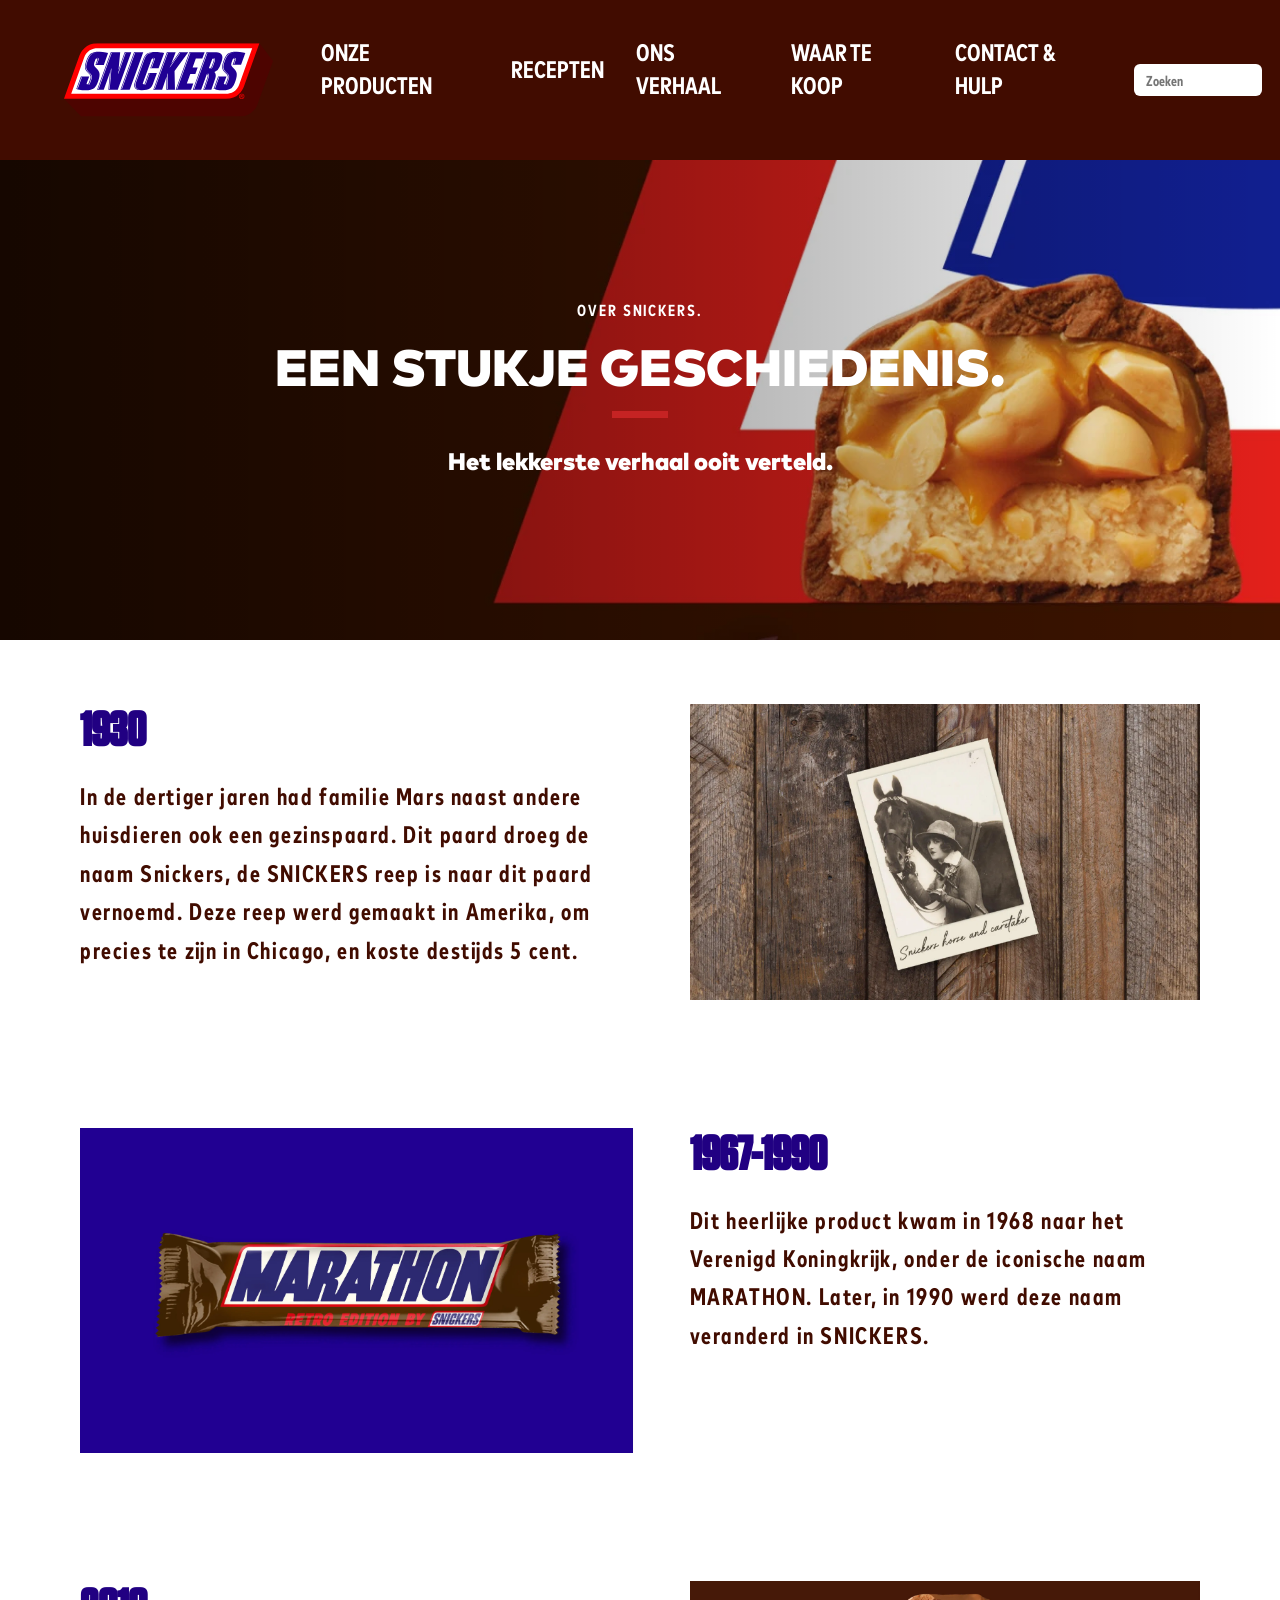
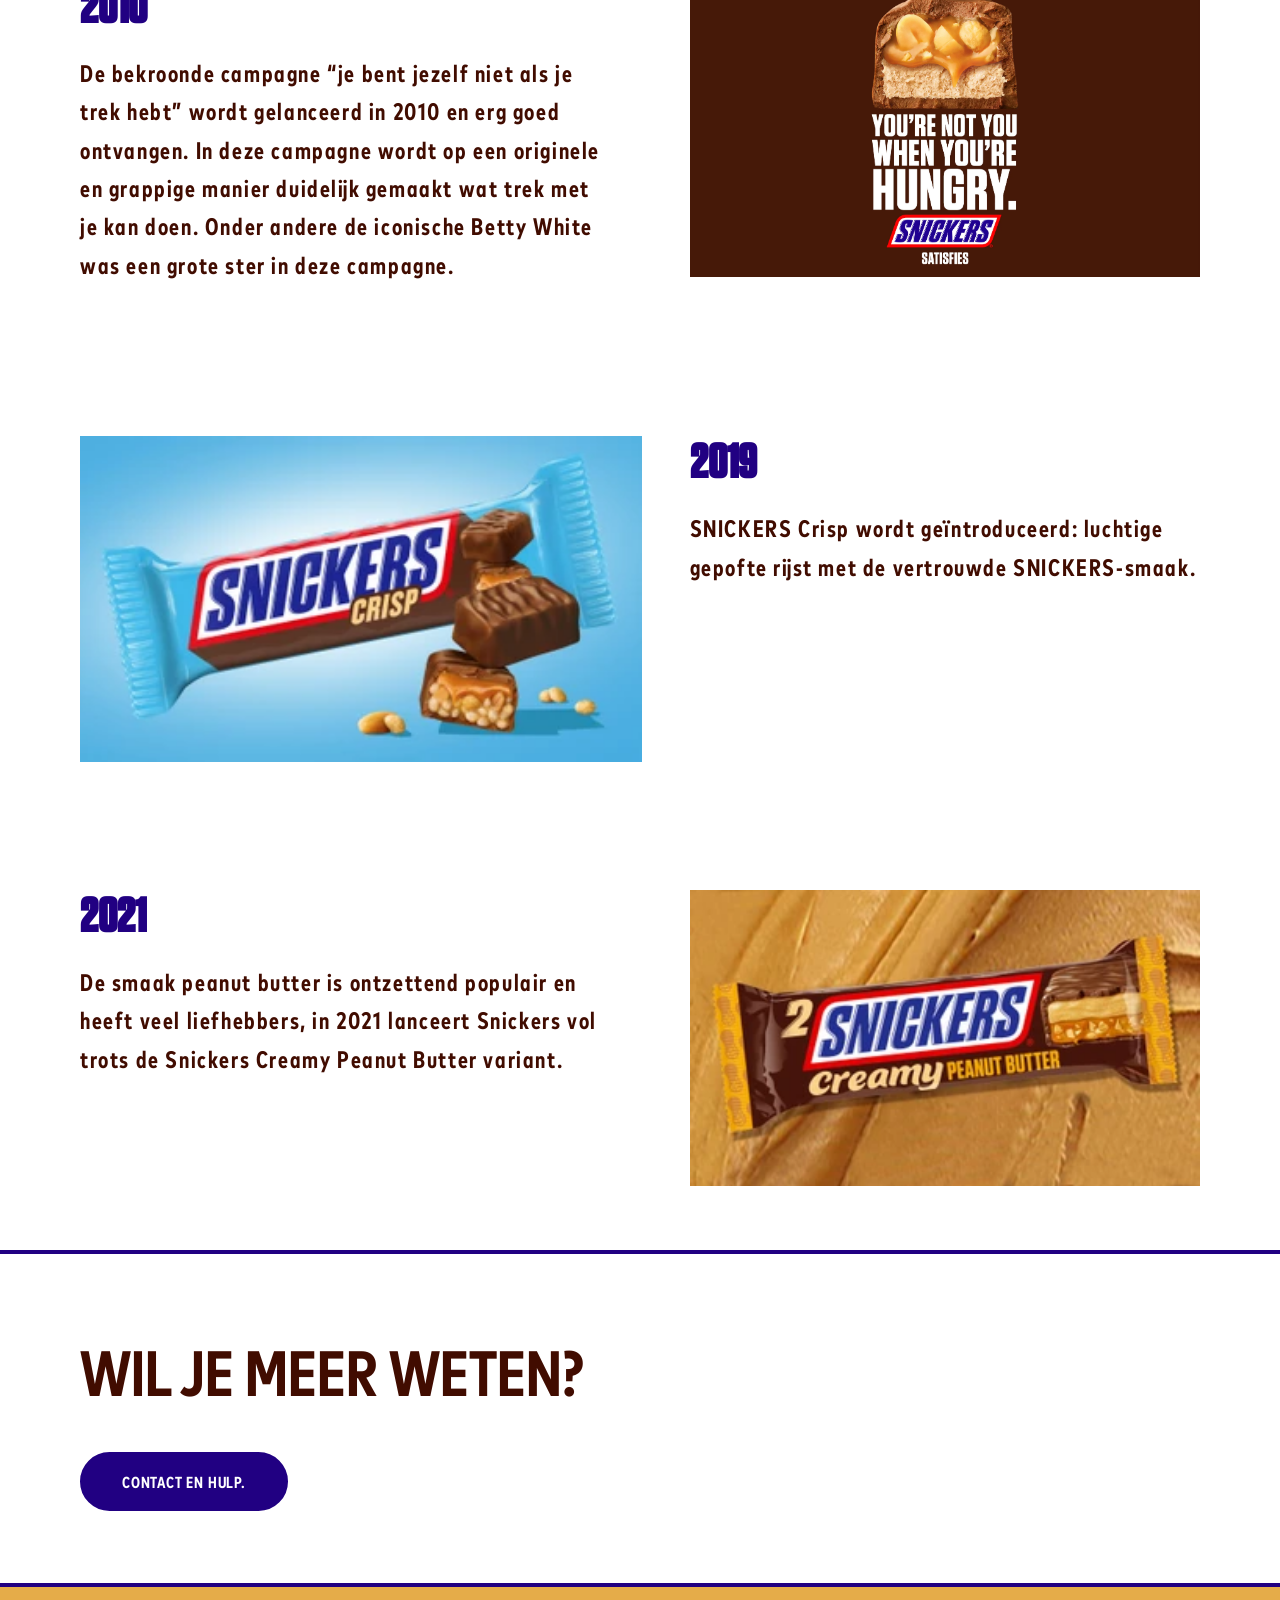
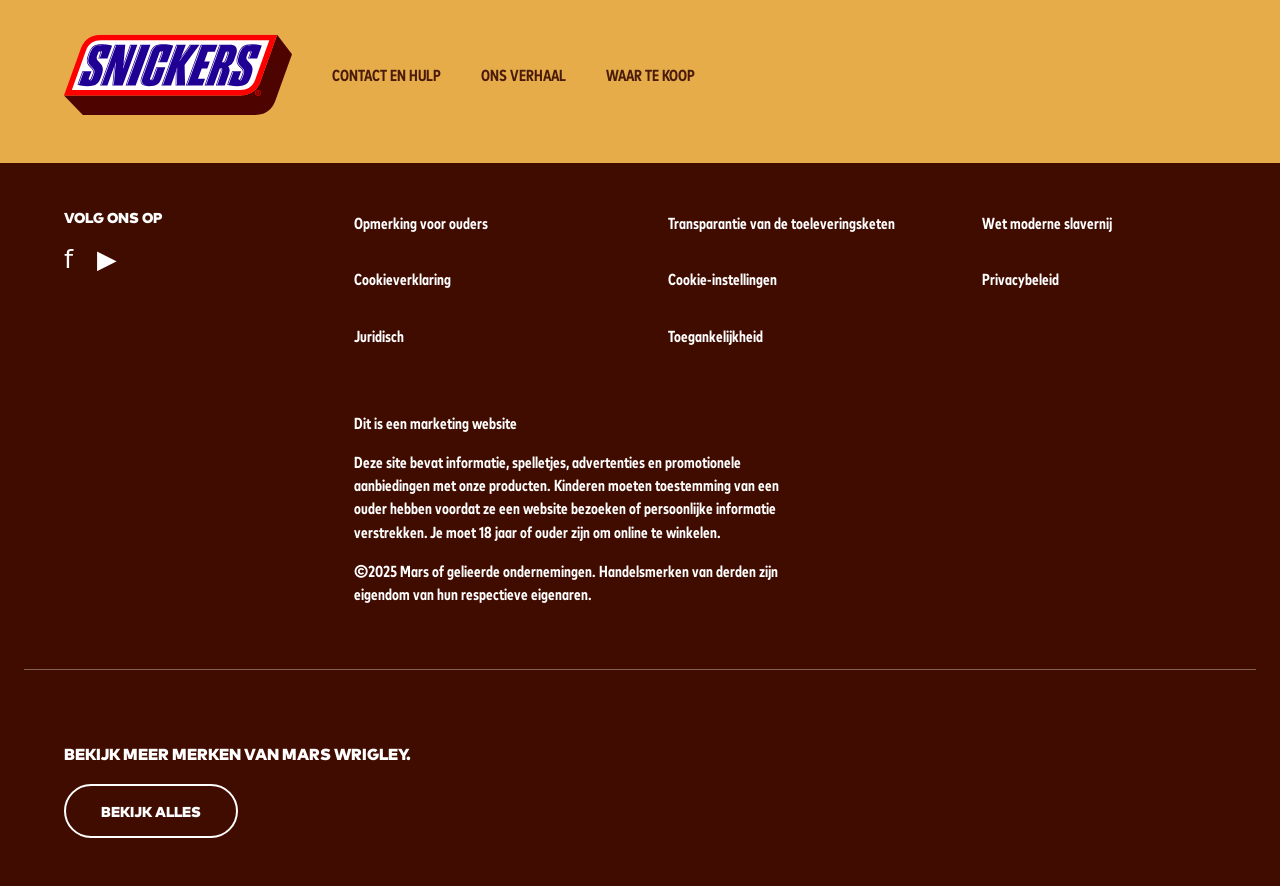
==== commit 6dbc10be: "Add files via upload" ====
--- a/ons-verhaal.html
+++ b/ons-verhaal.html
@@ -41,7 +41,11 @@
             </ul>
         </nav>
     </header>
-    <main>
+
+
+    <a href="#main">Ga direct naar de inhoud</a>
+
+    <main id="main">
 
         <nav aria-label="Breadcrumb">
             <a href="index.html">Home /</a> <span>Ons verhaal</span>
@@ -179,16 +183,16 @@
 
 
         <section>
-            <p>This is a marketing site</p>
+            <p>Dit is een marketing website</p>
             <p>
-                This site includes information, games, advertisements and promotional
-                offers featuring our products. Children should get a parent's permission
-                before visiting any website or giving personal information. You must be
-                18 or older to shop online.
+                Deze site bevat informatie, spelletjes, advertenties en promotionele
+                aanbiedingen met onze producten. Kinderen moeten toestemming van een ouder hebben
+                voordat ze een website bezoeken of persoonlijke informatie verstrekken. Je moet
+                18 jaar of ouder zijn om online te winkelen.
             </p>
             <p>
-                ©2025 Mars or Affiliates. Third party trademarks are property of their
-                respective owners.
+                ©2025 Mars of gelieerde ondernemingen. Handelsmerken van derden zijn eigendom van hun
+                respectieve eigenaren.
             </p>
         </section>
 
--- a/styles/algemeen.css
+++ b/styles/algemeen.css
@@ -106,6 +106,36 @@
     color: var(--page-text);
 }
 
+body > a:first-of-type {
+  position: absolute;
+  top: -40rem;
+  left: 1rem;
+  padding: 0.75rem 1.25rem;
+  background-color: #210082;
+  color: #ffffff;
+  font-family: system-ui, sans-serif;
+  border-radius: 0.5rem;
+  text-decoration: none;
+  z-index: 9999;
+}
+
+body > a:first-of-type:focus {
+  top: 1rem;
+}
+
+
+main > h1 {
+  position: absolute;
+  width: 1px;
+  height: 1px;
+  padding: 0;
+  margin: -1px;
+  overflow: hidden;
+  clip: rect(0, 0, 0, 0);
+  white-space: nowrap;
+  border: 0;
+}
+
 
 
 
@@ -247,6 +277,11 @@
     width: 12rem; /* zoekveld groeit bij focus */
     box-shadow: 0 0 0 2px #ffffff;
 }
+
+
+
+
+
 
 
 
